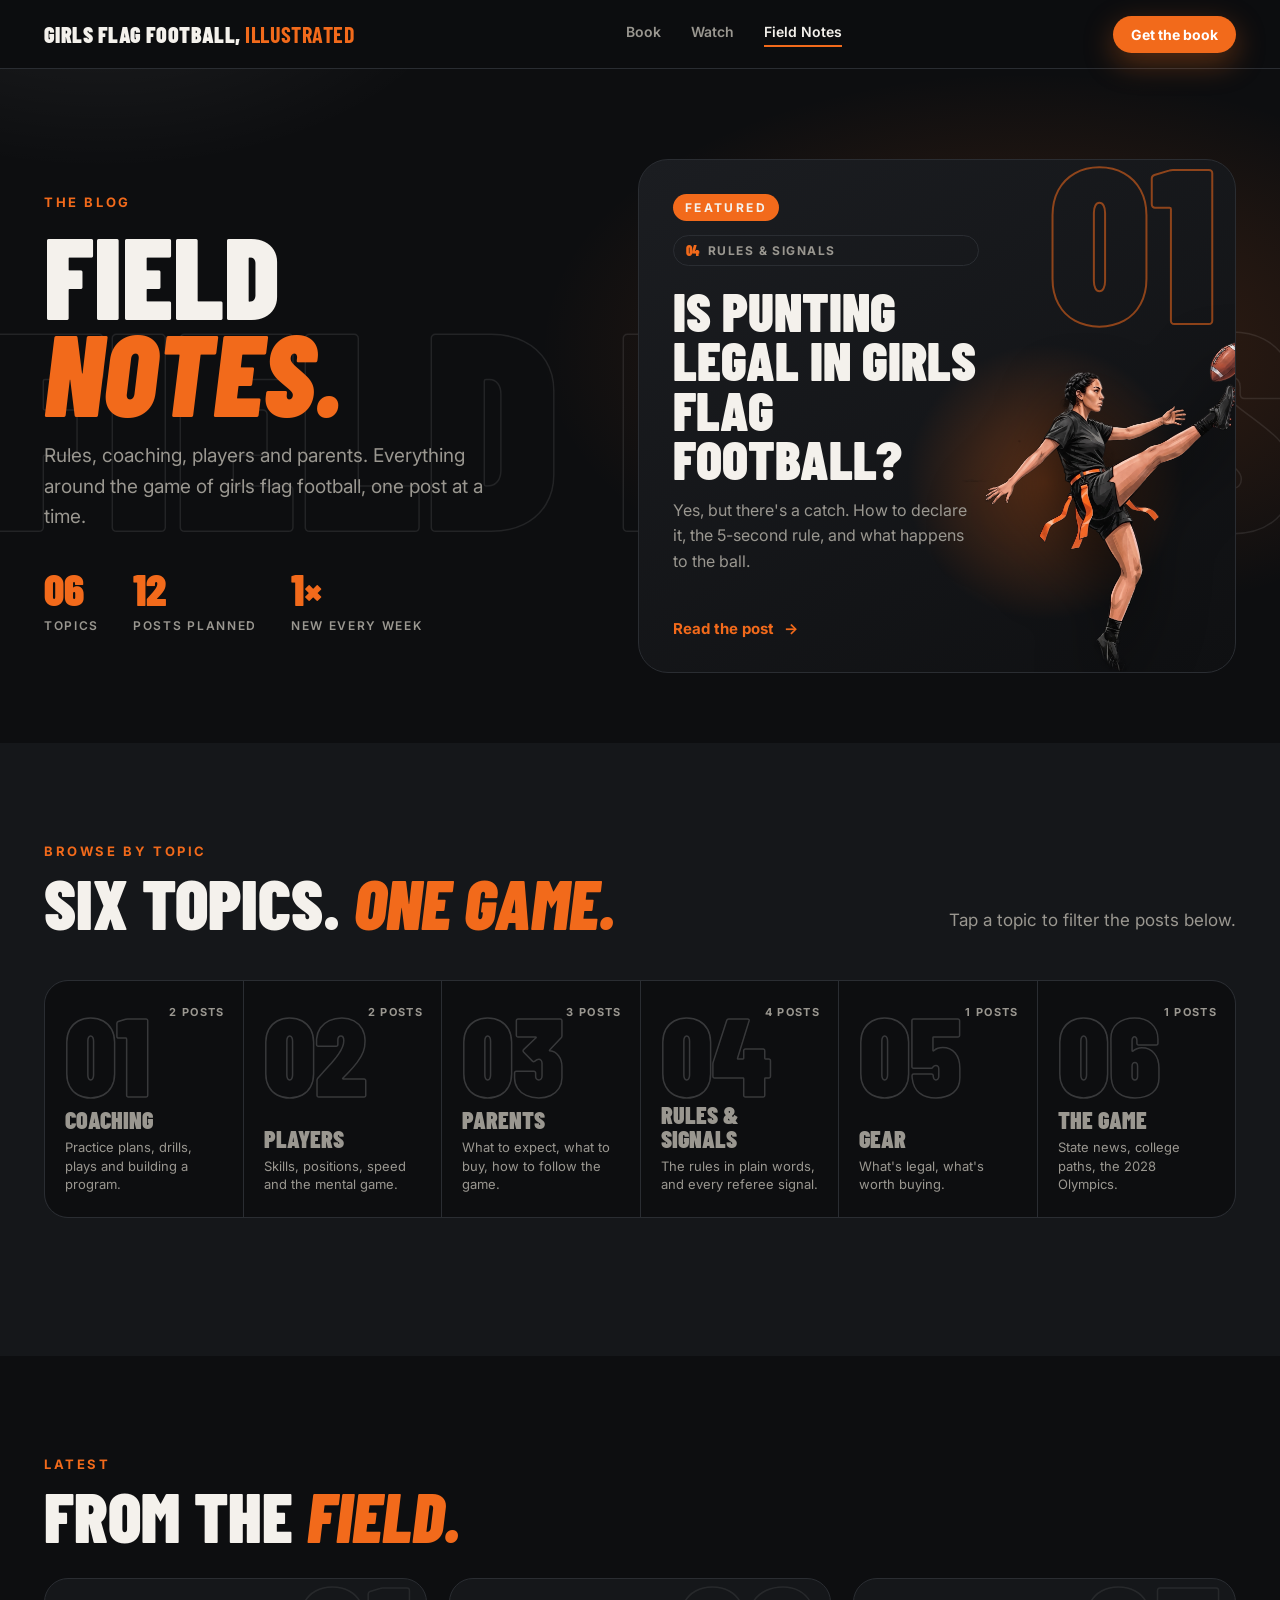
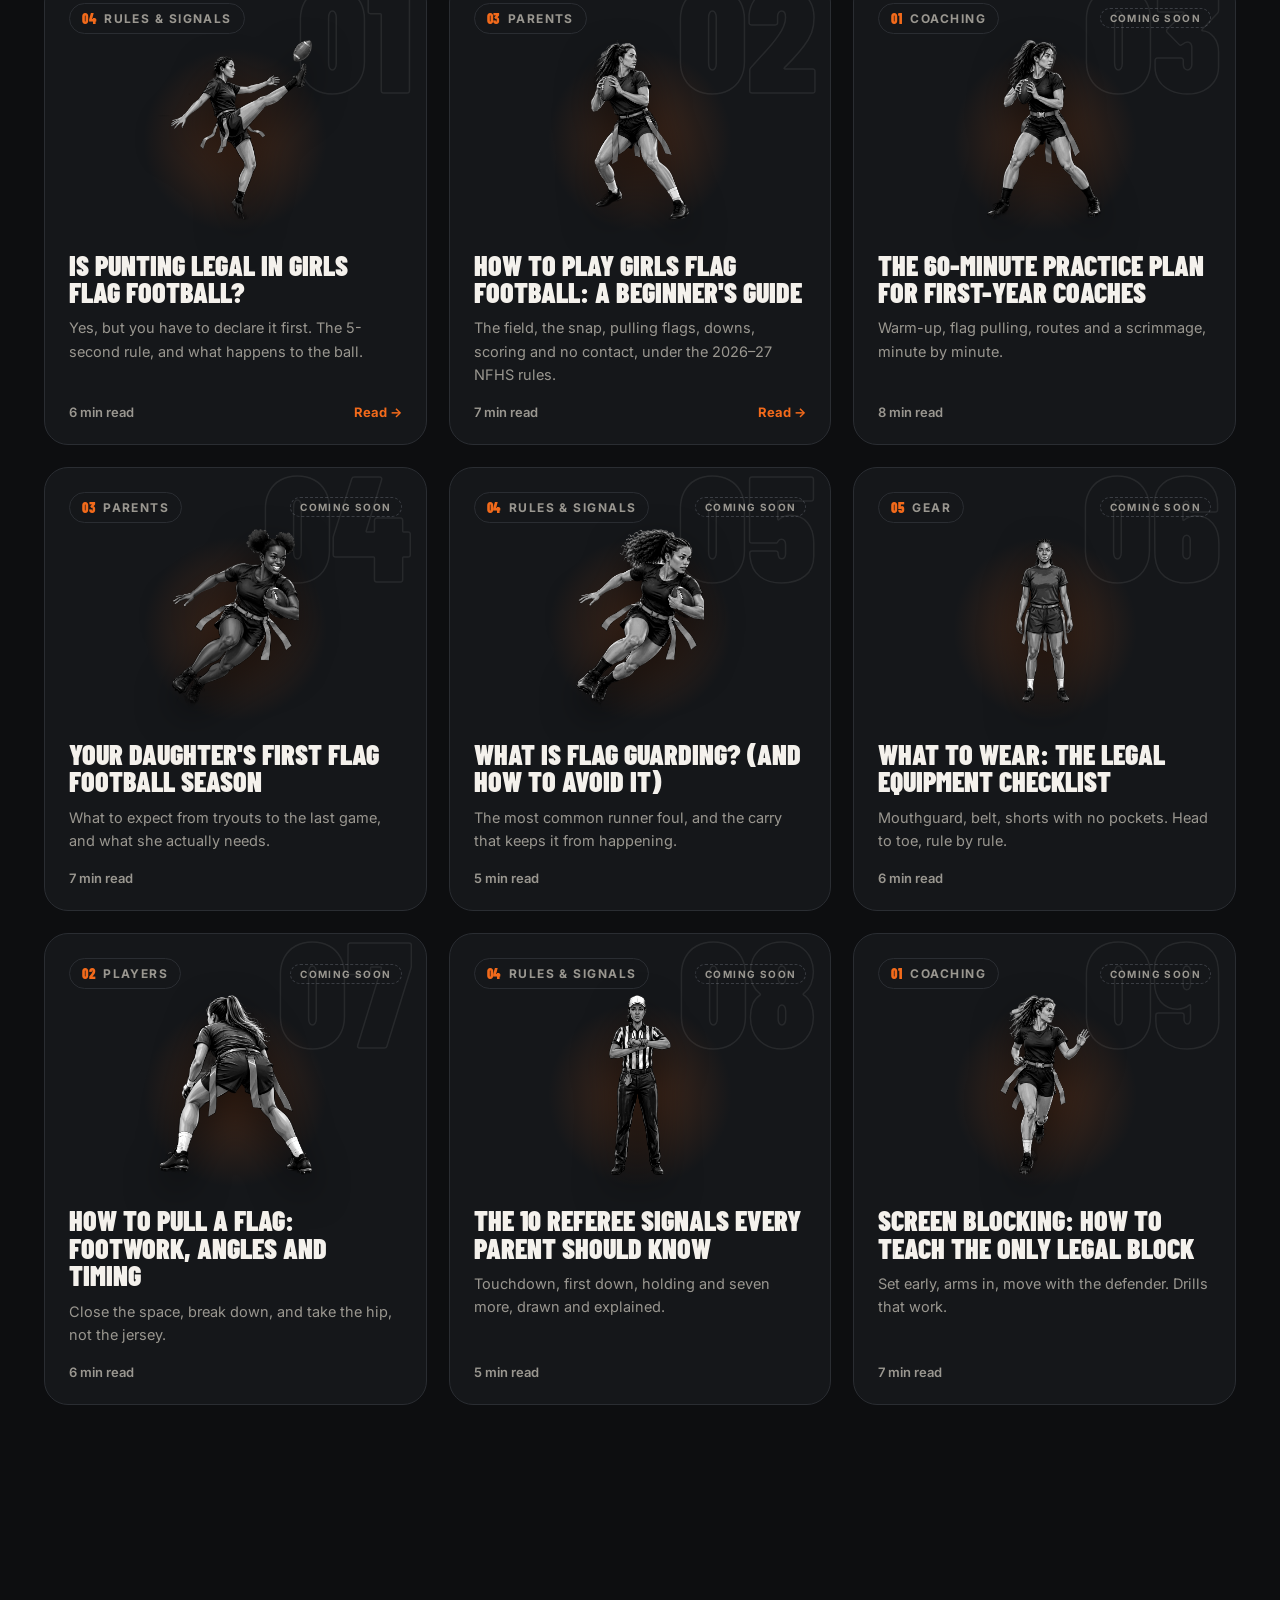
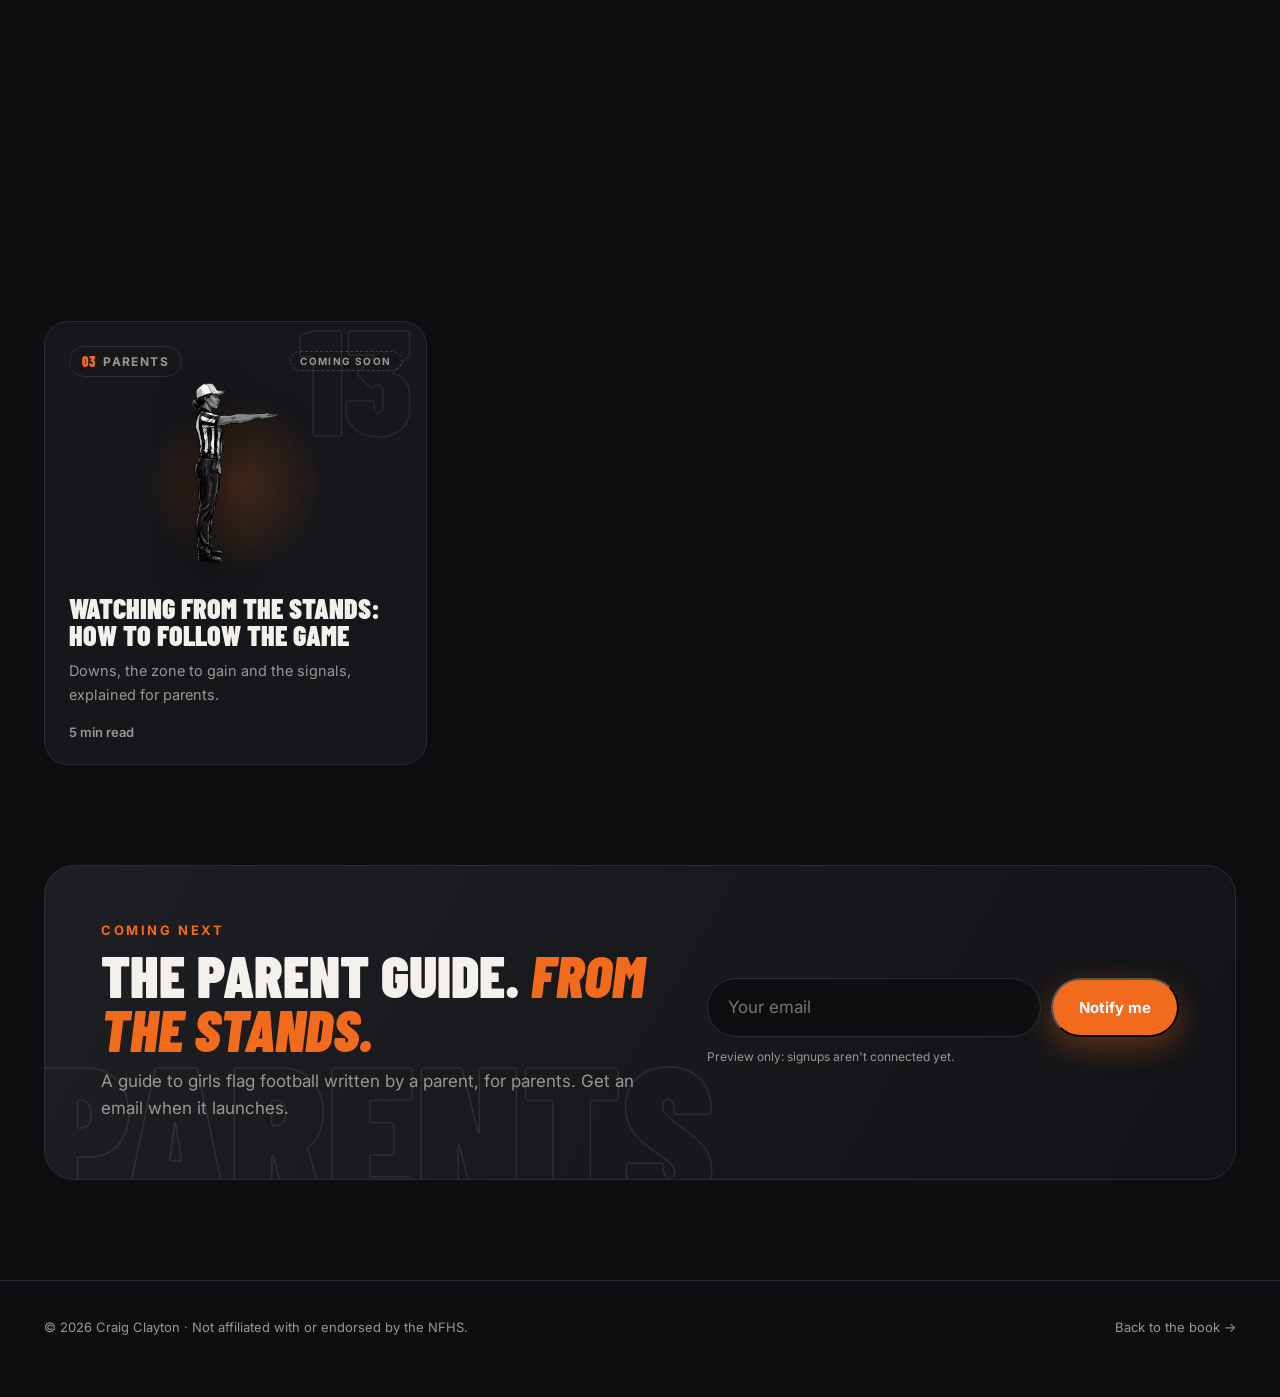
==== blog/index.html @ 2cd2b078 "Book site: Book page, Watch page and Field Notes blog Co-Authored-By: Claude Opus 5.5 <noreply@anthr" ====
<!doctype html>
<html lang="en">
<head>
<meta charset="utf-8">
<meta name="viewport" content="width=device-width, initial-scale=1">
<title>Field Notes · Girls Flag Football, Illustrated</title>
<meta name="description" content="Coaching, players, parents, rules and signals: field notes on high school girls flag football from the author of Girls Flag Football, Illustrated.">
<link rel="preconnect" href="https://fonts.googleapis.com"><link rel="preconnect" href="https://fonts.gstatic.com" crossorigin>
<link href="https://fonts.googleapis.com/css2?family=Barlow+Condensed:ital,wght@0,600;0,800;0,900;1,900&family=Instrument+Serif:ital@0;1&family=Inter:wght@400;500;600;700&display=swap" rel="stylesheet">
<link rel="stylesheet" href="../shared/site.css">
<style>
/* ---------- hero ---------- */
.bh { position: relative; overflow: hidden; padding: 90px 0 70px; }
.bh::before { content:""; position:absolute; inset: -30% -10% auto; height: 130%; background:
  radial-gradient(35% 35% at 15% 10%, rgba(255,255,255,.08), transparent 70%),
  radial-gradient(45% 45% at 75% 55%, rgba(242,106,27,.20), transparent 70%); pointer-events:none; }
.bh .ghost.huge { position:absolute; left: 50%; top: 52%; transform: translate(-50%,-50%); font-size: clamp(140px, 22vw, 340px); }
.bh-grid { position: relative; display:grid; grid-template-columns: 1fr 1.1fr; gap: 50px; align-items: center; }
.bh h1 { font: 900 clamp(62px, 9vw, 136px)/.84 "Barlow Condensed"; text-transform: uppercase; margin: 16px 0 22px; }
.bh h1 i { color: var(--orange); font-style: italic; }
.bh p { color: var(--muted); font-size: 19px; max-width: 470px; margin: 0; }
.stats { display:flex; gap: 34px; margin-top: 34px; }
.stats b { display:block; font: 900 44px/1 "Barlow Condensed"; color: var(--orange); }
.stats span { font: 600 12px Inter; letter-spacing: .14em; text-transform: uppercase; color: var(--muted); }

/* featured post */
.feat { position: relative; display:block; border: 1px solid var(--line); border-radius: 30px; overflow: hidden; background: linear-gradient(150deg, #1b1d21, #0f1012); min-height: 470px; padding: 34px; transition: border-color .3s, transform .4s; }
.feat:hover { border-color: rgba(242,106,27,.6); transform: translateY(-4px); }
.feat .num { position:absolute; right: 18px; top: -12px; font: 900 220px/.8 "Barlow Condensed"; color: transparent; -webkit-text-stroke: 2px rgba(242,106,27,.55); }
.feat img { position:absolute; right: -10px; bottom: 0; height: 330px; filter: drop-shadow(0 26px 30px rgba(0,0,0,.6)); transition: transform .5s; }
.feat:hover img { transform: translateY(-6px) scale(1.02); }
.feat .glow { position:absolute; right: 40px; bottom: 40px; width: 300px; height: 300px; border-radius: 50%; background: radial-gradient(rgba(242,106,27,.35), transparent 65%); }
.feat .txt { position: relative; max-width: 58%; display:flex; flex-direction: column; gap: 14px; height: 100%; }
.feat .lbl { font: 700 12px Inter; letter-spacing: .2em; text-transform: uppercase; color: var(--txt); background: var(--orange); align-self: flex-start; padding: 6px 12px; border-radius: 999px; }
.feat h2 { font: 900 clamp(38px, 4.2vw, 58px)/.92 "Barlow Condensed"; text-transform: uppercase; margin: 6px 0 0; }
.feat p { color: var(--muted); font-size: 16px; margin: 0; }
.feat .go { margin-top: auto; padding-top: 30px; font: 700 15px Inter; color: var(--orange); display:flex; align-items:center; gap: 10px; }

/* pillars */
section { padding: 100px 0; }
.sec-head { display:flex; justify-content: space-between; align-items: end; gap: 30px; flex-wrap: wrap; }
.sec-head h2 { font: 900 clamp(44px, 5.4vw, 80px)/.92 "Barlow Condensed"; text-transform: uppercase; margin: 12px 0 0; }
.sec-head h2 i { color: var(--orange); font-style: italic; }
.sec-head p { color: var(--muted); max-width: 420px; margin: 0; }
.pillars { display:grid; grid-template-columns: repeat(6, 1fr); gap: 1px; background: var(--line); border: 1px solid var(--line); border-radius: 24px; overflow: hidden; margin-top: 46px; }
.pil { all: unset; box-sizing: border-box; cursor: pointer; position: relative; background: var(--bg); padding: 22px 20px 24px; min-height: 230px; display:flex; flex-direction: column; justify-content: space-between; overflow: hidden; transition: background .3s; }
.pil:hover, .pil.on { background: var(--bg2); }
.pil:focus-visible { outline: 2px solid var(--orange); outline-offset: -2px; }
.pil .n { font: 900 112px/.78 "Barlow Condensed"; color: transparent; -webkit-text-stroke: 1.5px rgba(255,255,255,.18); transition: color .35s, -webkit-text-stroke-color .35s; }
.pil:hover .n, .pil.on .n { color: var(--orange); -webkit-text-stroke-color: var(--orange); }
.pil b { font: 900 24px/1 "Barlow Condensed"; text-transform: uppercase; display:block; }
.pil span { color: var(--muted); font-size: 13px; display:block; margin-top: 6px; line-height: 1.4; }
.pil .c { position:absolute; top: 18px; right: 18px; font: 700 11px Inter; letter-spacing: .12em; color: var(--muted); }
.filters-note { color: var(--muted); font-size: 14px; margin-top: 16px; min-height: 22px; }
.filters-note button { all: unset; cursor: pointer; color: var(--orange); font-weight: 600; margin-left: 8px; }

/* post grid */
.grid { display:grid; grid-template-columns: repeat(3, 1fr); gap: 22px; margin-top: 30px; }
.post { position: relative; display:flex; flex-direction: column; min-height: 400px; border: 1px solid var(--line); border-radius: 24px; background: var(--bg2); overflow: hidden; padding: 24px; transition: border-color .3s, transform .4s; }
.post:hover { border-color: rgba(242,106,27,.5); transform: translateY(-4px); }
.post .pn { position:absolute; right: 14px; top: -6px; font: 900 150px/.8 "Barlow Condensed"; color: transparent; -webkit-text-stroke: 1.5px rgba(255,255,255,.08); }
.post .art { position: relative; height: 180px; display:flex; align-items:flex-end; justify-content:center; margin: 6px 0 18px; }
.post .art::before { content:""; position:absolute; width: 200px; height: 200px; bottom: -20px; border-radius:50%; background: radial-gradient(rgba(242,106,27,.22), transparent 65%); }
.post .art img { position: relative; max-height: 100%; max-width: 70%; filter: grayscale(1) contrast(1.08) drop-shadow(0 16px 18px rgba(0,0,0,.55)); transition: filter .45s, transform .45s; }
.post:hover .art img { filter: grayscale(0) drop-shadow(0 16px 18px rgba(0,0,0,.55)); transform: translateY(-4px); }
.post .meta { display:flex; justify-content: space-between; align-items: center; gap: 10px; }
.post h3 { font: 900 28px/.98 "Barlow Condensed"; text-transform: uppercase; margin: 14px 0 10px; }
.post p { color: var(--muted); font-size: 14.5px; margin: 0; }
.post .foot { margin-top: auto; padding-top: 18px; display:flex; justify-content: space-between; font: 600 13px Inter; color: var(--muted); }
.post .foot b { color: var(--orange); }
.post.hide { display:none; }

/* parent guide strip */
.strip { position: relative; overflow: hidden; border: 1px solid var(--line); border-radius: 30px; padding: 56px; background: linear-gradient(120deg, #1d1f23, #121316); display:grid; grid-template-columns: 1.2fr 1fr; gap: 40px; align-items: center; }
.strip .ghost { position:absolute; left: -10px; bottom: -30px; font-size: 200px; }
.strip h2 { position: relative; font: 900 clamp(40px, 4.6vw, 64px)/.92 "Barlow Condensed"; text-transform: uppercase; margin: 10px 0 12px; }
.strip h2 i { color: var(--orange); font-style: italic; }
.strip p { position: relative; color: var(--muted); margin: 0; }
.strip form { position: relative; display:flex; gap: 10px; flex-wrap: wrap; }
.strip input { flex: 1 1 220px; padding: 15px 20px; border-radius: 999px; border: 1px solid var(--line); background: var(--bg); color: var(--txt); font: inherit; }
.strip small { position: relative; display:block; color: var(--muted); font-size: 12px; margin-top: 10px; }

@media (max-width: 980px) {
  .bh { padding: 50px 0 40px; }
  .bh-grid { grid-template-columns: 1fr; }
  .feat { min-height: 440px; padding: 26px; }
  .feat .txt { max-width: 100%; }
  .feat img { height: 230px; opacity: .9; }
  .feat .num { font-size: 160px; }
  .pillars { grid-template-columns: repeat(2, 1fr); }
  .pil { min-height: 170px; }
  .pil .n { font-size: 84px; }
  .grid { grid-template-columns: 1fr; }
  .strip { grid-template-columns: 1fr; padding: 34px 26px; }
  section { padding: 70px 0; }
}
</style>
</head>
<body>
<nav class="top"><div class="wrap"><a class="brand" href="../">Girls Flag Football, <b>Illustrated</b></a>
  <div class="nl"><a href="../">Book</a><a href="../watch/">Watch</a><a class="on" href="./">Field Notes</a></div>
  <a class="btn sm" href="../#buy">Get the book</a></div></nav>

<header class="bh">
  <div class="ghost huge">Field Notes</div>
  <div class="wrap bh-grid">
    <div class="reveal in">
      <div class="eyebrow">The blog</div>
      <h1>Field<br><i>Notes.</i></h1>
      <p>Rules, coaching, players and parents. Everything around the game of girls flag football, one post at a time.</p>
      <div class="stats"><div><b>06</b><span>Topics</span></div><div><b>12</b><span>Posts planned</span></div><div><b>1×</b><span>New every week</span></div></div>
    </div>
    <a class="feat reveal in" href="is-punting-legal-in-girls-flag-football/">
      <div class="glow"></div><div class="num">01</div>
      <img src="../assets/girl-kicker.png" alt="">
      <div class="txt">
        <span class="lbl">Featured</span>
        <span class="pill"><b>04</b> Rules &amp; Signals</span>
        <h2>Is punting legal in girls flag football?</h2>
        <p>Yes, but there's a catch. How to declare it, the 5-second rule, and what happens to the ball.</p>
        <span class="go">Read the post <span>→</span></span>
      </div>
    </a>
  </div>
</header>

<section style="background:var(--bg2)">
  <div class="wrap">
    <div class="sec-head reveal"><div><div class="eyebrow">Browse by topic</div><h2>Six topics. <i>One game.</i></h2></div><p>Tap a topic to filter the posts below.</p></div>
    <div class="pillars reveal" id="pillars"></div>
    <div class="filters-note" id="note"></div>
  </div>
</section>

<section id="posts">
  <div class="wrap">
    <div class="sec-head reveal"><div><div class="eyebrow">Latest</div><h2>From the <i>field.</i></h2></div></div>
    <div class="grid" id="grid"></div>
  </div>
</section>

<section style="padding-top:0">
  <div class="wrap">
    <div class="strip reveal">
      <div class="ghost">Parents</div>
      <div><div class="eyebrow">Coming next</div><h2>The parent guide. <i>From the stands.</i></h2><p>A guide to girls flag football written by a parent, for parents. Get an email when it launches.</p></div>
      <div><form onsubmit="event.preventDefault(); this.querySelector('button').textContent='You’re on the list ✓';"><input type="email" required placeholder="Your email" aria-label="Email"><button class="btn" type="submit">Notify me</button></form><small>Preview only: signups aren't connected yet.</small></div>
    </div>
  </div>
</section>

<footer class="site"><div class="wrap"><span>© 2026 Craig Clayton · Not affiliated with or endorsed by the NFHS.</span><a href="../">Back to the book →</a></div></footer>

<script>
const PILLARS = [
  { n: "01", k: "coaching", t: "Coaching", d: "Practice plans, drills, plays and building a program." },
  { n: "02", k: "players", t: "Players", d: "Skills, positions, speed and the mental game." },
  { n: "03", k: "parents", t: "Parents", d: "What to expect, what to buy, how to follow the game." },
  { n: "04", k: "rules", t: "Rules & Signals", d: "The rules in plain words, and every referee signal." },
  { n: "05", k: "gear", t: "Gear", d: "What's legal, what's worth buying." },
  { n: "06", k: "game", t: "The Game", d: "State news, college paths, the 2028 Olympics." },
];
const POSTS = [
  { p: "rules", t: "Is punting legal in girls flag football?", d: "Yes, but you have to declare it first. The 5-second rule, and what happens to the ball.", img: "girl-kicker.png", min: 6, url: "is-punting-legal-in-girls-flag-football/" },
  { p: "parents", t: "How to play girls flag football: a beginner's guide", d: "The field, the snap, pulling flags, downs, scoring and no contact, under the 2026–27 NFHS rules.", img: "girl-passer.png", min: 7, url: "how-to-play-girls-flag-football/" },
  { p: "coaching", t: "The 60-minute practice plan for first-year coaches", d: "Warm-up, flag pulling, routes and a scrimmage, minute by minute.", img: "girl-quarterback.png", min: 8 },
  { p: "parents", t: "Your daughter's first flag football season", d: "What to expect from tryouts to the last game, and what she actually needs.", img: "girl-scorer.png", min: 7 },
  { p: "rules", t: "What is flag guarding? (And how to avoid it)", d: "The most common runner foul, and the carry that keeps it from happening.", img: "girl-carrier.png", min: 5 },
  { p: "gear", t: "What to wear: the legal equipment checklist", d: "Mouthguard, belt, shorts with no pockets. Head to toe, rule by rule.", img: "player-legal.png", min: 6 },
  { p: "players", t: "How to pull a flag: footwork, angles and timing", d: "Close the space, break down, and take the hip, not the jersey.", img: "girl-defender.png", min: 6 },
  { p: "rules", t: "The 10 referee signals every parent should know", d: "Touchdown, first down, holding and seven more, drawn and explained.", img: "sig-33.png", min: 5 },
  { p: "coaching", t: "Screen blocking: how to teach the only legal block", d: "Set early, arms in, move with the defender. Drills that work.", img: "girl-runner.png", min: 7 },
  { p: "game", t: "Which states sanction girls flag football?", d: "The growing list, and what it means for your program.", img: "girl-passer.png", min: 4 },
  { p: "rules", t: "NFHS vs. other flag rules: what's different", d: "Kicking, blocking, the try and more. Know which rules your league uses.", img: "sig-07.png", min: 6 },
  { p: "players", t: "Quarterback basics: one pass, both feet behind the line", d: "Footwork, reads and the rules every passer has to know.", img: "girl-quarterback.png", min: 6 },
  { p: "parents", t: "Watching from the stands: how to follow the game", d: "Downs, the zone to gain and the signals, explained for parents.", img: "sig-08.png", min: 5 },
];
const pil = document.getElementById("pillars"), grid = document.getElementById("grid"), note = document.getElementById("note");
pil.innerHTML = PILLARS.map((x) => `<button class="pil" data-k="${x.k}"><span class="c">${POSTS.filter((p) => p.p === x.k).length} POSTS</span><span class="n">${x.n}</span><span><b>${x.t}</b><span>${x.d}</span></span></button>`).join("");
grid.innerHTML = POSTS.map((p, i) => {
  const P = PILLARS.find((x) => x.k === p.p), num = String(i + 1).padStart(2, "0");
  const tag = p.url ? "a" : "div";
  return `<${tag} class="post reveal" data-k="${p.p}" ${p.url ? `href="${p.url}"` : 'aria-disabled="true"'}>
    <span class="pn">${num}</span>
    <div class="meta"><span class="pill"><b>${P.n}</b> ${P.t}</span>${p.url ? "" : '<span class="soon">Coming soon</span>'}</div>
    <div class="art"><img src="../assets/${p.img}" alt=""></div>
    <h3>${p.t}</h3><p>${p.d}</p>
    <div class="foot"><span>${p.min} min read</span>${p.url ? "<b>Read →</b>" : ""}</div></${tag}>`;
}).join("");
let active = null;
const apply = () => {
  pil.querySelectorAll(".pil").forEach((b) => b.classList.toggle("on", b.dataset.k === active));
  grid.querySelectorAll(".post").forEach((c) => c.classList.toggle("hide", !!active && c.dataset.k !== active));
  const P = PILLARS.find((x) => x.k === active);
  note.innerHTML = P ? `Showing <b style="color:var(--txt)">${P.t}</b><button type="button" id="clear">Show all</button>` : "";
  const c = document.getElementById("clear"); if (c) c.onclick = () => { active = null; apply(); };
};
pil.querySelectorAll(".pil").forEach((b) => b.onclick = () => { active = active === b.dataset.k ? null : b.dataset.k; apply(); document.getElementById("posts").scrollIntoView({ behavior: "smooth" }); });
</script>
<script src="../shared/book3d.js"></script>
</body>
</html>
---- shared/site.css ----
/* Shared Night Game styles for blog pages */
:root { --bg:#0d0e10; --bg2:#15171a; --bg3:#1c1f23; --line:#2a2d32; --txt:#f4f1ec; --muted:#9a9790; --orange:#f26a1b; }
* { box-sizing: border-box; }
html { scroll-behavior: smooth; overflow-x: hidden; overflow-x: clip; }
body { margin:0; background: var(--bg); color: var(--txt); font: 400 17px/1.6 Inter, system-ui, sans-serif; overflow-x: hidden; overflow-x: clip; }
a { color: inherit; text-decoration: none; }
button { font: inherit; color: inherit; }
.wrap { max-width: 1240px; margin: 0 auto; padding: 0 24px; }
nav.top { position: sticky; top: 0; z-index: 20; backdrop-filter: blur(14px); -webkit-backdrop-filter: blur(14px); background: rgba(13,14,16,.72); border-bottom: 1px solid var(--line); }
nav.top .wrap { display:flex; align-items:center; justify-content:space-between; height: 68px; gap: 16px; }
.brand { font: 900 22px "Barlow Condensed"; letter-spacing: .02em; text-transform: uppercase; }
.brand b { color: var(--orange); }
.nl { display:flex; gap: 30px; font-size: 14px; font-weight: 600; color: var(--muted); }
.nl a:hover, .nl a.on { color: var(--txt); }
.nl a.on { box-shadow: inset 0 -2px 0 var(--orange); padding-bottom: 4px; }
.btn { display:inline-flex; align-items:center; gap: 10px; padding: 15px 26px; border-radius: 999px; background: var(--orange); color: #fff; font: 700 15px Inter; transition: transform .2s, box-shadow .2s; box-shadow: 0 10px 30px rgba(242,106,27,.35); white-space: nowrap; }
.btn:hover { transform: translateY(-2px); box-shadow: 0 16px 40px rgba(242,106,27,.5); }
.btn.line { background: transparent; border: 1px solid #3a3d43; box-shadow: none; }
.btn.sm { padding: 10px 18px; font-size: 14px; }
.eyebrow { font: 700 13px Inter; letter-spacing: .2em; text-transform: uppercase; color: var(--orange); }
.ghost { font-family: "Barlow Condensed", Impact, sans-serif; font-weight: 900; text-transform: uppercase; color: transparent; -webkit-text-stroke: 1.5px rgba(255,255,255,.09); line-height: .8; white-space: nowrap; pointer-events: none; user-select: none; }
.pill { display:inline-flex; align-items:center; gap: 8px; font: 700 12px Inter; letter-spacing: .12em; text-transform: uppercase; border: 1px solid var(--line); border-radius: 999px; padding: 6px 12px; color: var(--muted); }
.pill b { color: var(--orange); font: 900 14px "Barlow Condensed"; letter-spacing: .04em; }
.soon { font: 700 10px Inter; letter-spacing: .14em; text-transform: uppercase; color: var(--muted); border: 1px dashed #3a3d43; border-radius: 999px; padding: 3px 9px; }
footer.site { border-top: 1px solid var(--line); padding: 36px 0 60px; color: var(--muted); font-size: 13px; }
footer.site .wrap { display:flex; justify-content: space-between; gap: 20px; flex-wrap: wrap; }
.reveal { opacity: 0; transform: translateY(30px); transition: opacity .9s, transform .9s; }
.reveal.in { opacity: 1; transform: none; }
@media (max-width: 980px) {
  nav.top .wrap { flex-wrap: wrap; height: auto; padding-top: 12px; row-gap: 6px; }
  .nl { order: 3; width: 100%; gap: 26px; }
  .nl a { padding: 4px 0 10px; }
  .nl a.on { padding-bottom: 10px; }
  .brand { font-size: 16px; line-height: 1.05; max-width: 190px; }
  nav.top .btn.sm { padding: 9px 14px; font-size: 13px; }
}
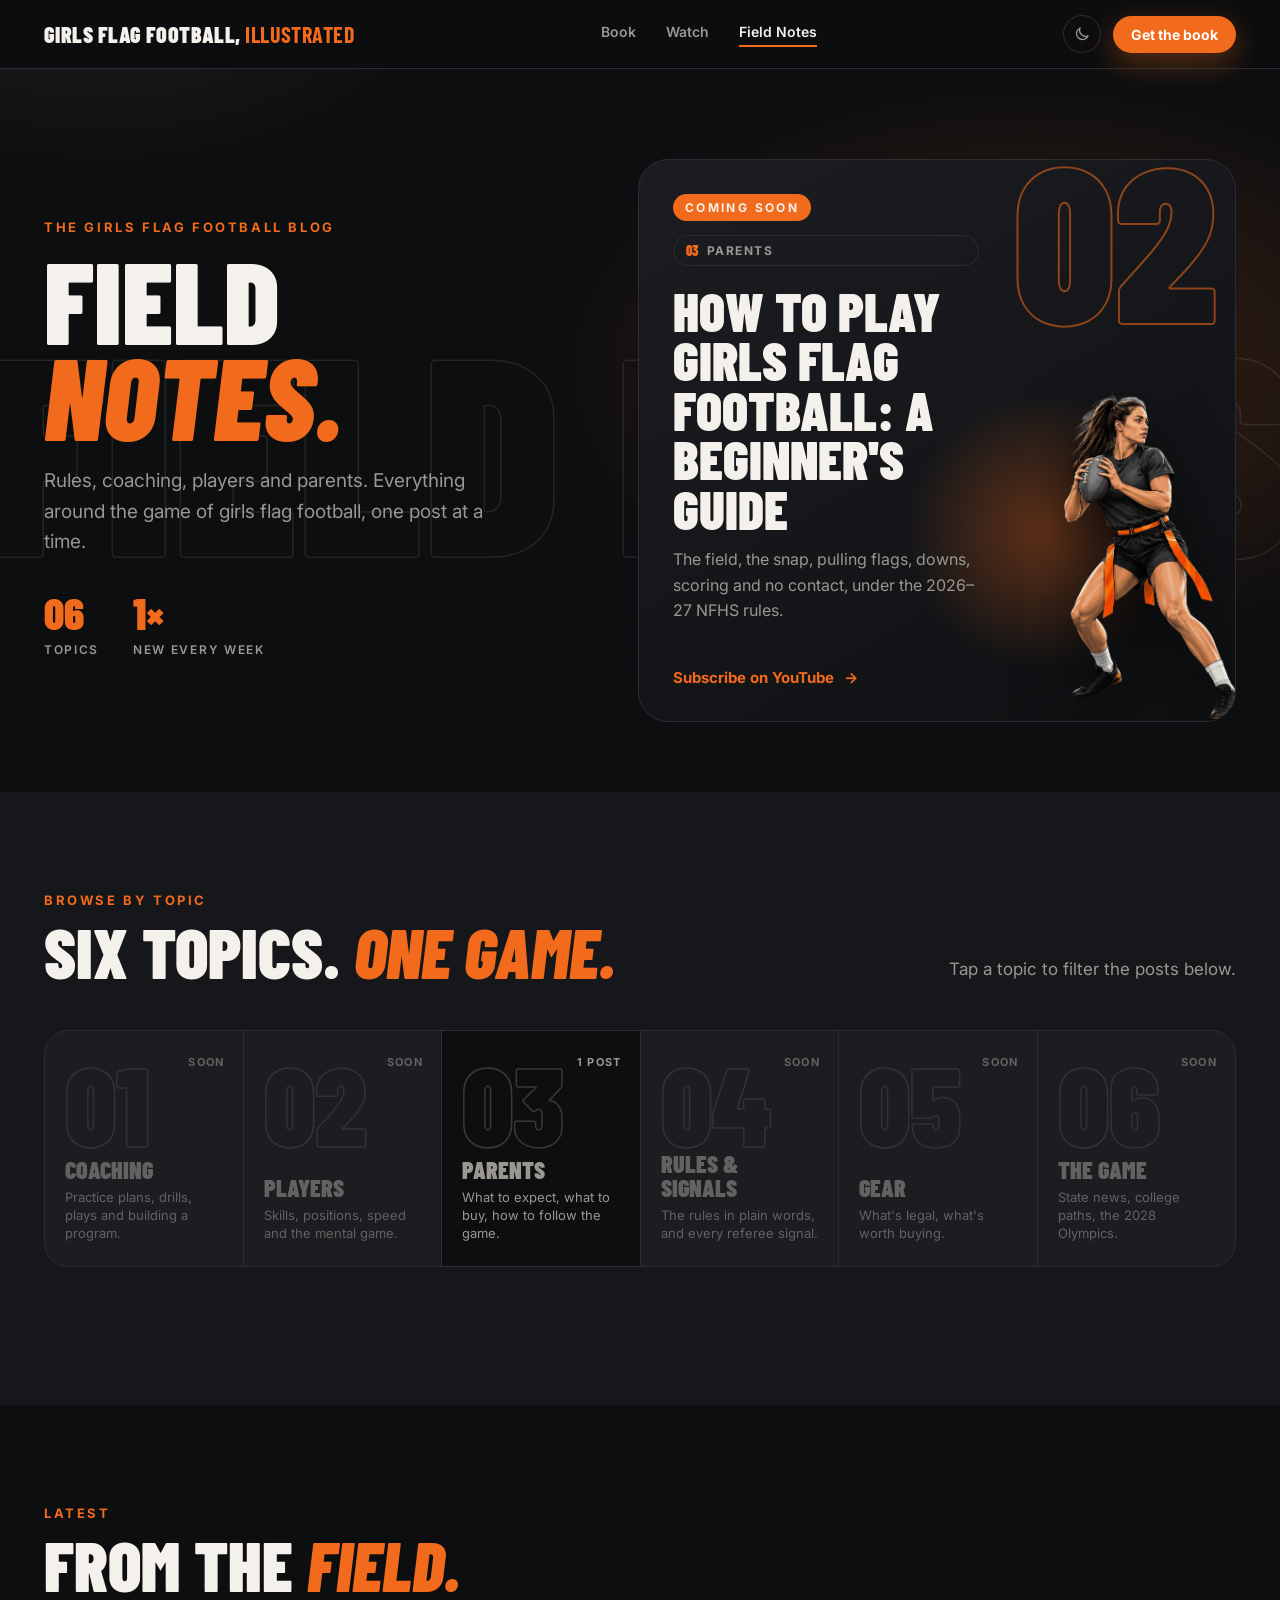
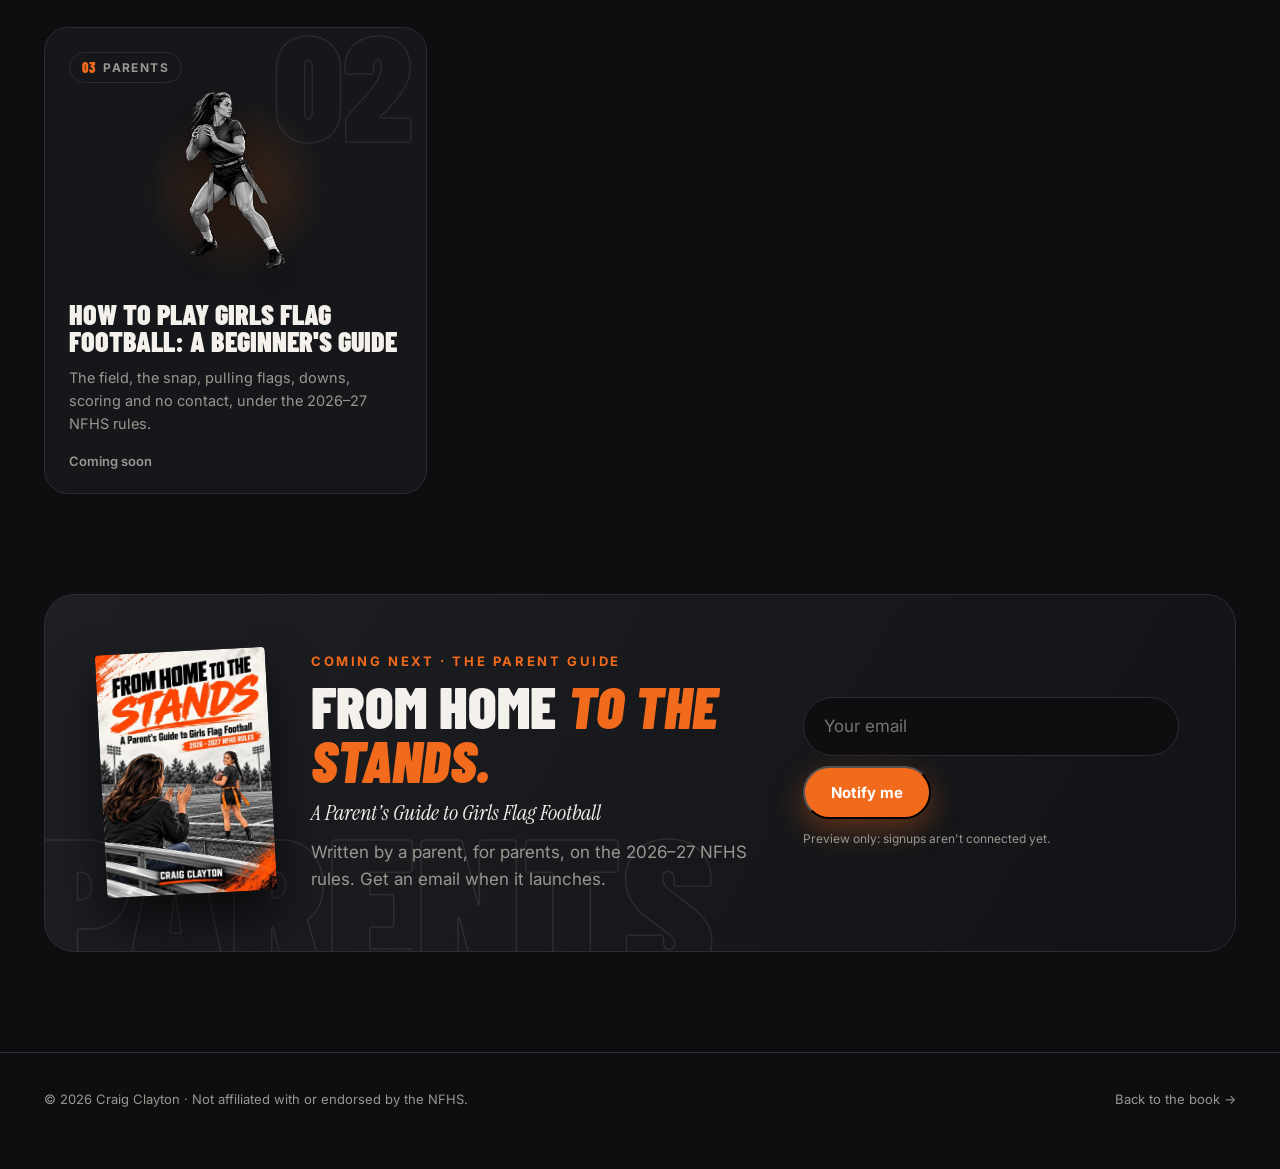
==== commit c22f66e0: "Light/dark switch, blog post view, SEO, alt text; hold posts until video 01 Co-Authored-By: Claude O" ====
--- a/blog/index.html
+++ b/blog/index.html
@@ -3,11 +3,28 @@
 <head>
 <meta charset="utf-8">
 <meta name="viewport" content="width=device-width, initial-scale=1">
-<title>Field Notes · Girls Flag Football, Illustrated</title>
-<meta name="description" content="Coaching, players, parents, rules and signals: field notes on high school girls flag football from the author of Girls Flag Football, Illustrated.">
+<link rel="icon" href="../assets/favicon.svg" type="image/svg+xml">
+<title>Girls Flag Football Blog: Rules, Coaching and Parents</title>
+<meta name="description" content="Girls flag football rules, coaching, players and parents, explained under the 2026–27 NFHS high school rules by the author of Girls Flag Football, Illustrated.">
+<link rel="canonical" href="https://flagfootballillustrated.com/blog/">
+<meta property="og:type" content="website">
+<meta property="og:site_name" content="Girls Flag Football, Illustrated">
+<meta property="og:title" content="Field Notes: The Girls Flag Football Blog">
+<meta property="og:description" content="Girls flag football rules, coaching, players and parents, explained under the 2026–27 NFHS high school rules by the author of Girls Flag Football, Illustrated.">
+<meta property="og:url" content="https://flagfootballillustrated.com/blog/">
+<meta property="og:image" content="https://flagfootballillustrated.com/assets/cover-front.jpg">
+<meta name="twitter:card" content="summary_large_image">
+<meta name="twitter:title" content="Field Notes: The Girls Flag Football Blog">
+<meta name="twitter:description" content="Girls flag football rules, coaching, players and parents, explained under the 2026–27 NFHS high school rules by the author of Girls Flag Football, Illustrated.">
+<meta name="twitter:image" content="https://flagfootballillustrated.com/assets/cover-front.jpg">
+<script type="application/ld+json">
+{"@context": "https://schema.org", "@graph": [{"@type": "Blog", "name": "Field Notes", "description": "Girls flag football rules, coaching, players and parents, explained under the 2026–27 NFHS high school rules by the author of Girls Flag Football, Illustrated.", "url": "https://flagfootballillustrated.com/blog/", "inLanguage": "en-US", "author": {"@type": "Person", "name": "Craig Clayton", "url": "https://flagfootballillustrated.com/", "sameAs": ["https://www.youtube.com/@GirlsFlagFootballIllustrated"]}, "mentions": {"@type": "Book", "name": "Girls Flag Football, Illustrated", "isbn": "9798162802600", "author": {"@type": "Person", "name": "Craig Clayton"}, "url": "https://flagfootballillustrated.com/"}}, {"@type": "BreadcrumbList", "itemListElement": [{"@type": "ListItem", "position": 1, "name": "Home", "item": "https://flagfootballillustrated.com/"}, {"@type": "ListItem", "position": 2, "name": "Field Notes", "item": "https://flagfootballillustrated.com/blog/"}]}]}
+</script>
 <link rel="preconnect" href="https://fonts.googleapis.com"><link rel="preconnect" href="https://fonts.gstatic.com" crossorigin>
 <link href="https://fonts.googleapis.com/css2?family=Barlow+Condensed:ital,wght@0,600;0,800;0,900;1,900&family=Instrument+Serif:ital@0;1&family=Inter:wght@400;500;600;700&display=swap" rel="stylesheet">
 <link rel="stylesheet" href="../shared/site.css">
+<link rel="stylesheet" href="../shared/theme.css">
+<script src="../shared/site.js"></script>
 <style>
 /* ---------- hero ---------- */
 .bh { position: relative; overflow: hidden; padding: 90px 0 70px; }
@@ -51,6 +68,9 @@
 .pil b { font: 900 24px/1 "Barlow Condensed"; text-transform: uppercase; display:block; }
 .pil span { color: var(--muted); font-size: 13px; display:block; margin-top: 6px; line-height: 1.4; }
 .pil .c { position:absolute; top: 18px; right: 18px; font: 700 11px Inter; letter-spacing: .12em; color: var(--muted); }
+.pil:disabled { cursor: default; opacity: .5; }
+.pil:disabled:hover { background: var(--bg); }
+.pil:disabled:hover .n { color: transparent; -webkit-text-stroke-color: rgba(255,255,255,.18); }
 .filters-note { color: var(--muted); font-size: 14px; margin-top: 16px; min-height: 22px; }
 .filters-note button { all: unset; cursor: pointer; color: var(--orange); font-weight: 600; margin-left: 8px; }
 
@@ -71,13 +91,15 @@
 .post.hide { display:none; }
 
 /* parent guide strip */
-.strip { position: relative; overflow: hidden; border: 1px solid var(--line); border-radius: 30px; padding: 56px; background: linear-gradient(120deg, #1d1f23, #121316); display:grid; grid-template-columns: 1.2fr 1fr; gap: 40px; align-items: center; }
+.strip { position: relative; overflow: hidden; border: 1px solid var(--line); border-radius: 30px; padding: 56px; background: linear-gradient(120deg, #1d1f23, #121316); display:grid; grid-template-columns: 170px 1.2fr 1fr; gap: 40px; align-items: center; }
 .strip .ghost { position:absolute; left: -10px; bottom: -30px; font-size: 200px; }
 .strip h2 { position: relative; font: 900 clamp(40px, 4.6vw, 64px)/.92 "Barlow Condensed"; text-transform: uppercase; margin: 10px 0 12px; }
 .strip h2 i { color: var(--orange); font-style: italic; }
 .strip p { position: relative; color: var(--muted); margin: 0; }
 .strip form { position: relative; display:flex; gap: 10px; flex-wrap: wrap; }
 .strip input { flex: 1 1 220px; padding: 15px 20px; border-radius: 999px; border: 1px solid var(--line); background: var(--bg); color: var(--txt); font: inherit; }
+.strip .pg-cover { position: relative; width: 170px; border-radius: 4px; transform: rotate(-3deg); box-shadow: 0 28px 50px rgba(0,0,0,.6); }
+.strip .pg-sub { position: relative; font: italic 22px/1.25 "Instrument Serif", serif; margin: 0 0 12px; }
 .strip small { position: relative; display:block; color: var(--muted); font-size: 12px; margin-top: 10px; }
 
 @media (max-width: 980px) {
@@ -92,6 +114,7 @@
   .pil .n { font-size: 84px; }
   .grid { grid-template-columns: 1fr; }
   .strip { grid-template-columns: 1fr; padding: 34px 26px; }
+  .strip .pg-cover { width: 140px; }
   section { padding: 70px 0; }
 }
 </style>
@@ -105,19 +128,19 @@
   <div class="ghost huge">Field Notes</div>
   <div class="wrap bh-grid">
     <div class="reveal in">
-      <div class="eyebrow">The blog</div>
+      <div class="eyebrow">The girls flag football blog</div>
       <h1>Field<br><i>Notes.</i></h1>
       <p>Rules, coaching, players and parents. Everything around the game of girls flag football, one post at a time.</p>
-      <div class="stats"><div><b>06</b><span>Topics</span></div><div><b>12</b><span>Posts planned</span></div><div><b>1×</b><span>New every week</span></div></div>
+      <div class="stats"><div><b>06</b><span>Topics</span></div><div><b id="nposts">02</b><span>Posts</span></div><div><b>1×</b><span>New every week</span></div></div>
     </div>
-    <a class="feat reveal in" href="is-punting-legal-in-girls-flag-football/">
-      <div class="glow"></div><div class="num">01</div>
-      <img src="../assets/girl-kicker.png" alt="">
+    <a class="feat reveal in" href="how-to-play-girls-flag-football/">
+      <div class="glow"></div><div class="num">02</div>
+      <img src="../assets/girl-passer.png" alt="A girls flag football quarterback holding the ball, ready to pass">
       <div class="txt">
         <span class="lbl">Featured</span>
-        <span class="pill"><b>04</b> Rules &amp; Signals</span>
-        <h2>Is punting legal in girls flag football?</h2>
-        <p>Yes, but there's a catch. How to declare it, the 5-second rule, and what happens to the ball.</p>
+        <span class="pill"><b>03</b> Parents</span>
+        <h2>How to play girls flag football: a beginner's guide</h2>
+        <p>The field, the snap, pulling flags, downs, scoring and no contact, under the 2026–27 NFHS rules.</p>
         <span class="go">Read the post <span>→</span></span>
       </div>
     </a>
@@ -135,7 +158,7 @@
 <section id="posts">
   <div class="wrap">
     <div class="sec-head reveal"><div><div class="eyebrow">Latest</div><h2>From the <i>field.</i></h2></div></div>
-    <div class="grid" id="grid"></div>
+    <div class="grid" id="grid"><!-- cards come from blog/posts.json and posts.local.json --></div>
   </div>
 </section>
 
@@ -143,7 +166,8 @@
   <div class="wrap">
     <div class="strip reveal">
       <div class="ghost">Parents</div>
-      <div><div class="eyebrow">Coming next</div><h2>The parent guide. <i>From the stands.</i></h2><p>A guide to girls flag football written by a parent, for parents. Get an email when it launches.</p></div>
+      <img class="pg-cover" src="../assets/parent-guide-cover.jpg" alt="From Home to the Stands: A Parent's Guide to Girls Flag Football, by Craig Clayton. Cover.">
+      <div><div class="eyebrow">Coming next · The parent guide</div><h2>From Home <i>to the Stands.</i></h2><div class="pg-sub">A Parent's Guide to Girls Flag Football</div><p>Written by a parent, for parents, on the 2026–27 NFHS rules. Get an email when it launches.</p></div>
       <div><form onsubmit="event.preventDefault(); this.querySelector('button').textContent='You’re on the list ✓';"><input type="email" required placeholder="Your email" aria-label="Email"><button class="btn" type="submit">Notify me</button></form><small>Preview only: signups aren't connected yet.</small></div>
     </div>
   </div>
@@ -160,33 +184,29 @@
   { n: "05", k: "gear", t: "Gear", d: "What's legal, what's worth buying." },
   { n: "06", k: "game", t: "The Game", d: "State news, college paths, the 2028 Olympics." },
 ];
-const POSTS = [
-  { p: "rules", t: "Is punting legal in girls flag football?", d: "Yes, but you have to declare it first. The 5-second rule, and what happens to the ball.", img: "girl-kicker.png", min: 6, url: "is-punting-legal-in-girls-flag-football/" },
-  { p: "parents", t: "How to play girls flag football: a beginner's guide", d: "The field, the snap, pulling flags, downs, scoring and no contact, under the 2026–27 NFHS rules.", img: "girl-passer.png", min: 7, url: "how-to-play-girls-flag-football/" },
-  { p: "coaching", t: "The 60-minute practice plan for first-year coaches", d: "Warm-up, flag pulling, routes and a scrimmage, minute by minute.", img: "girl-quarterback.png", min: 8 },
-  { p: "parents", t: "Your daughter's first flag football season", d: "What to expect from tryouts to the last game, and what she actually needs.", img: "girl-scorer.png", min: 7 },
-  { p: "rules", t: "What is flag guarding? (And how to avoid it)", d: "The most common runner foul, and the carry that keeps it from happening.", img: "girl-carrier.png", min: 5 },
-  { p: "gear", t: "What to wear: the legal equipment checklist", d: "Mouthguard, belt, shorts with no pockets. Head to toe, rule by rule.", img: "player-legal.png", min: 6 },
-  { p: "players", t: "How to pull a flag: footwork, angles and timing", d: "Close the space, break down, and take the hip, not the jersey.", img: "girl-defender.png", min: 6 },
-  { p: "rules", t: "The 10 referee signals every parent should know", d: "Touchdown, first down, holding and seven more, drawn and explained.", img: "sig-33.png", min: 5 },
-  { p: "coaching", t: "Screen blocking: how to teach the only legal block", d: "Set early, arms in, move with the defender. Drills that work.", img: "girl-runner.png", min: 7 },
-  { p: "game", t: "Which states sanction girls flag football?", d: "The growing list, and what it means for your program.", img: "girl-passer.png", min: 4 },
-  { p: "rules", t: "NFHS vs. other flag rules: what's different", d: "Kicking, blocking, the try and more. Know which rules your league uses.", img: "sig-07.png", min: 6 },
-  { p: "players", t: "Quarterback basics: one pass, both feet behind the line", d: "Footwork, reads and the rules every passer has to know.", img: "girl-quarterback.png", min: 6 },
-  { p: "parents", t: "Watching from the stands: how to follow the game", d: "Downs, the zone to gain and the signals, explained for parents.", img: "sig-08.png", min: 5 },
-];
 const pil = document.getElementById("pillars"), grid = document.getElementById("grid"), note = document.getElementById("note");
-pil.innerHTML = PILLARS.map((x) => `<button class="pil" data-k="${x.k}"><span class="c">${POSTS.filter((p) => p.p === x.k).length} POSTS</span><span class="n">${x.n}</span><span><b>${x.t}</b><span>${x.d}</span></span></button>`).join("");
-grid.innerHTML = POSTS.map((p, i) => {
-  const P = PILLARS.find((x) => x.k === p.p), num = String(i + 1).padStart(2, "0");
-  const tag = p.url ? "a" : "div";
-  return `<${tag} class="post reveal" data-k="${p.p}" ${p.url ? `href="${p.url}"` : 'aria-disabled="true"'}>
-    <span class="pn">${num}</span>
-    <div class="meta"><span class="pill"><b>${P.n}</b> ${P.t}</span>${p.url ? "" : '<span class="soon">Coming soon</span>'}</div>
-    <div class="art"><img src="../assets/${p.img}" alt=""></div>
-    <h3>${p.t}</h3><p>${p.d}</p>
-    <div class="foot"><span>${p.min} min read</span>${p.url ? "<b>Read →</b>" : ""}</div></${tag}>`;
-}).join("");
+postsReady.then((posts) => {
+grid.innerHTML = posts.map((p) => p.soon ? `<div class="post" data-k="${p.pillar.k}">
+  <span class="pn">${p.n}</span>
+  <div class="meta"><span class="pill"><b>${p.pillar.n}</b> ${p.pillar.name}</span></div>
+  <div class="art"><img src="../assets/${p.img}" alt="${p.alt}"></div>
+  <h3>${p.title}</h3><p>${p.desc}</p>
+  <div class="foot"><span>Coming soon</span></div></div>` : `<a class="post" data-k="${p.pillar.k}" href="${p.slug}/">
+  <span class="pn">${p.n}</span>
+  <div class="meta"><span class="pill"><b>${p.pillar.n}</b> ${p.pillar.name}</span></div>
+  <div class="art"><img src="../assets/${p.img}" alt="${p.alt}"></div>
+  <h3>${p.title}</h3><p>${p.desc}</p>
+  <div class="foot"><span>${p.read} min read</span><b>Read →</b></div></a>`).join("");
+const live = posts.filter((p) => !p.soon).length, np = document.getElementById("nposts");
+if (live) np.textContent = String(live).padStart(2, "0"); else np.parentNode.remove();
+// the featured card links to the post once it's live; until then it points at the channel
+const feat = document.querySelector(".feat");
+if (!postIsLive(posts, "how-to-play-girls-flag-football")) {
+  feat.href = "https://www.youtube.com/@GirlsFlagFootballIllustrated"; feat.target = "_blank"; feat.rel = "noopener";
+  feat.querySelector(".lbl").textContent = "Coming soon";
+  feat.querySelector(".go").innerHTML = "Subscribe on YouTube <span>→</span>";
+}
+pil.innerHTML = PILLARS.map((x) => { const c = grid.querySelectorAll(`.post[data-k="${x.k}"]`).length; return `<button class="pil" data-k="${x.k}"${c ? "" : " disabled"}><span class="c">${c ? `${c} POST${c > 1 ? "S" : ""}` : "SOON"}</span><span class="n">${x.n}</span><span><b>${x.t}</b><span>${x.d}</span></span></button>`; }).join("");
 let active = null;
 const apply = () => {
   pil.querySelectorAll(".pil").forEach((b) => b.classList.toggle("on", b.dataset.k === active));
@@ -196,6 +216,7 @@
   const c = document.getElementById("clear"); if (c) c.onclick = () => { active = null; apply(); };
 };
 pil.querySelectorAll(".pil").forEach((b) => b.onclick = () => { active = active === b.dataset.k ? null : b.dataset.k; apply(); document.getElementById("posts").scrollIntoView({ behavior: "smooth" }); });
+});
 </script>
 <script src="../shared/book3d.js"></script>
 </body>
--- a/shared/theme.css
+++ b/shared/theme.css
@@ -0,0 +1,51 @@
+/* Light (cream) mode for every page. Dark is the default; reader/site.js sets html[data-theme="light"].
+   The pages use CSS variables for most colors, so this file swaps those and then fixes the few
+   hardcoded dark colors (nav glass, outlined ghost numbers, dark card gradients). */
+
+html[data-theme="light"] { --bg:#f6f0e4; --bg2:#eee6d6; --bg3:#e5dbc8; --line:#d9ccb5; --txt:#1c1a16; --muted:#6c6457; color-scheme: light; }
+
+/* theme switch in the nav */
+.tbtn { flex: none; width: 38px; height: 38px; border-radius: 50%; border: 1px solid var(--line); background: transparent; color: var(--muted); display:grid; place-items:center; cursor: pointer; padding: 0; transition: color .2s, border-color .2s; }
+.tbtn:hover { color: var(--txt); border-color: var(--muted); }
+.tbtn svg { width: 18px; height: 18px; }
+.tbtn .sun, html[data-theme="light"] .tbtn .moon { display: none; }
+html[data-theme="light"] .tbtn .sun { display: block; }
+.nav-end { display:flex; align-items:center; gap: 12px; }
+@media (max-width: 980px) {
+  .nav-end { gap: 8px; }
+  .tbtn { width: 34px; height: 34px; }
+  nav .brand { max-width: 150px; font-size: 15px; }
+}
+
+/* nav glass */
+html[data-theme="light"] nav { background: rgba(246,240,228,.86); }
+html[data-theme="light"] .subnav { background: rgba(246,240,228,.92); }
+
+/* outlines and dashed borders */
+html[data-theme="light"] .btn.line { color: var(--txt); }
+html[data-theme="light"] .book-ctrl { --btn-on: #f6f0e4; }
+html[data-theme="light"] .btn.line, html[data-theme="light"] .soon, html[data-theme="light"] .fn-soon { border-color: #c8baa2; }
+html[data-theme="light"] :is(.ghost, .bigword, .fn-ghost, .cs-card > .cs-gh, .post .pn, .rp .pn) { -webkit-text-stroke-color: rgba(28,26,22,.09); }
+html[data-theme="light"] .fn-n { -webkit-text-stroke-color: rgba(28,26,22,.12); }
+html[data-theme="light"] .fn-card.big .fn-n { -webkit-text-stroke-color: rgba(242,106,27,.6); }
+html[data-theme="light"] .fn-card:hover .fn-n { -webkit-text-stroke-color: transparent; }
+html[data-theme="light"] :is(.ex .n, .pil .n, .vc .vn) { -webkit-text-stroke-color: rgba(28,26,22,.2); }
+html[data-theme="light"] .pil:disabled:hover .n { -webkit-text-stroke-color: rgba(28,26,22,.2); }
+
+/* dark gradient cards become cream gradient cards */
+html[data-theme="light"] :is(.editor, .cs-card, .strip, .bookbox, .feat) { background: linear-gradient(130deg, var(--bg2), var(--bg3)); }
+html[data-theme="light"] .card .b { background: linear-gradient(160deg, var(--bg2), var(--bg3)); }
+html[data-theme="light"] .dykc .card .f, html[data-theme="light"] #dyk .card .f { background: radial-gradient(60% 45% at 50% 42%, rgba(242,106,27,.22), transparent 70%), linear-gradient(180deg, var(--bg2), var(--bg)); }
+html[data-theme="light"] .fv { background: radial-gradient(55% 60% at 70% 50%, rgba(242,106,27,.25), transparent 70%), linear-gradient(150deg, var(--bg2), var(--bg3)); }
+html[data-theme="light"] .vc .shot { background: radial-gradient(55% 70% at 50% 75%, rgba(242,106,27,.2), transparent 70%), linear-gradient(160deg, var(--bg2), var(--bg3)); }
+html[data-theme="light"] .fv .badge { background: rgba(255,255,255,.75); }
+html[data-theme="light"] .vc .len { color: #fff; }
+html[data-theme="light"] .fn-pill { background: rgba(255,255,255,.6); }
+
+/* softer shadows under art on a light page */
+html[data-theme="light"] :is(.feat img, .fv .art, .ph-art img, .stage .front-girl, .stage .behind) { filter: drop-shadow(0 22px 22px rgba(60,40,20,.28)); }
+
+/* article text on the posts */
+html[data-theme="light"] article { color: #2a2722; }
+html[data-theme="light"] article strong, html[data-theme="light"] .list li strong { color: #000; }
+html[data-theme="light"] .toc a b { color: #b3a690; }
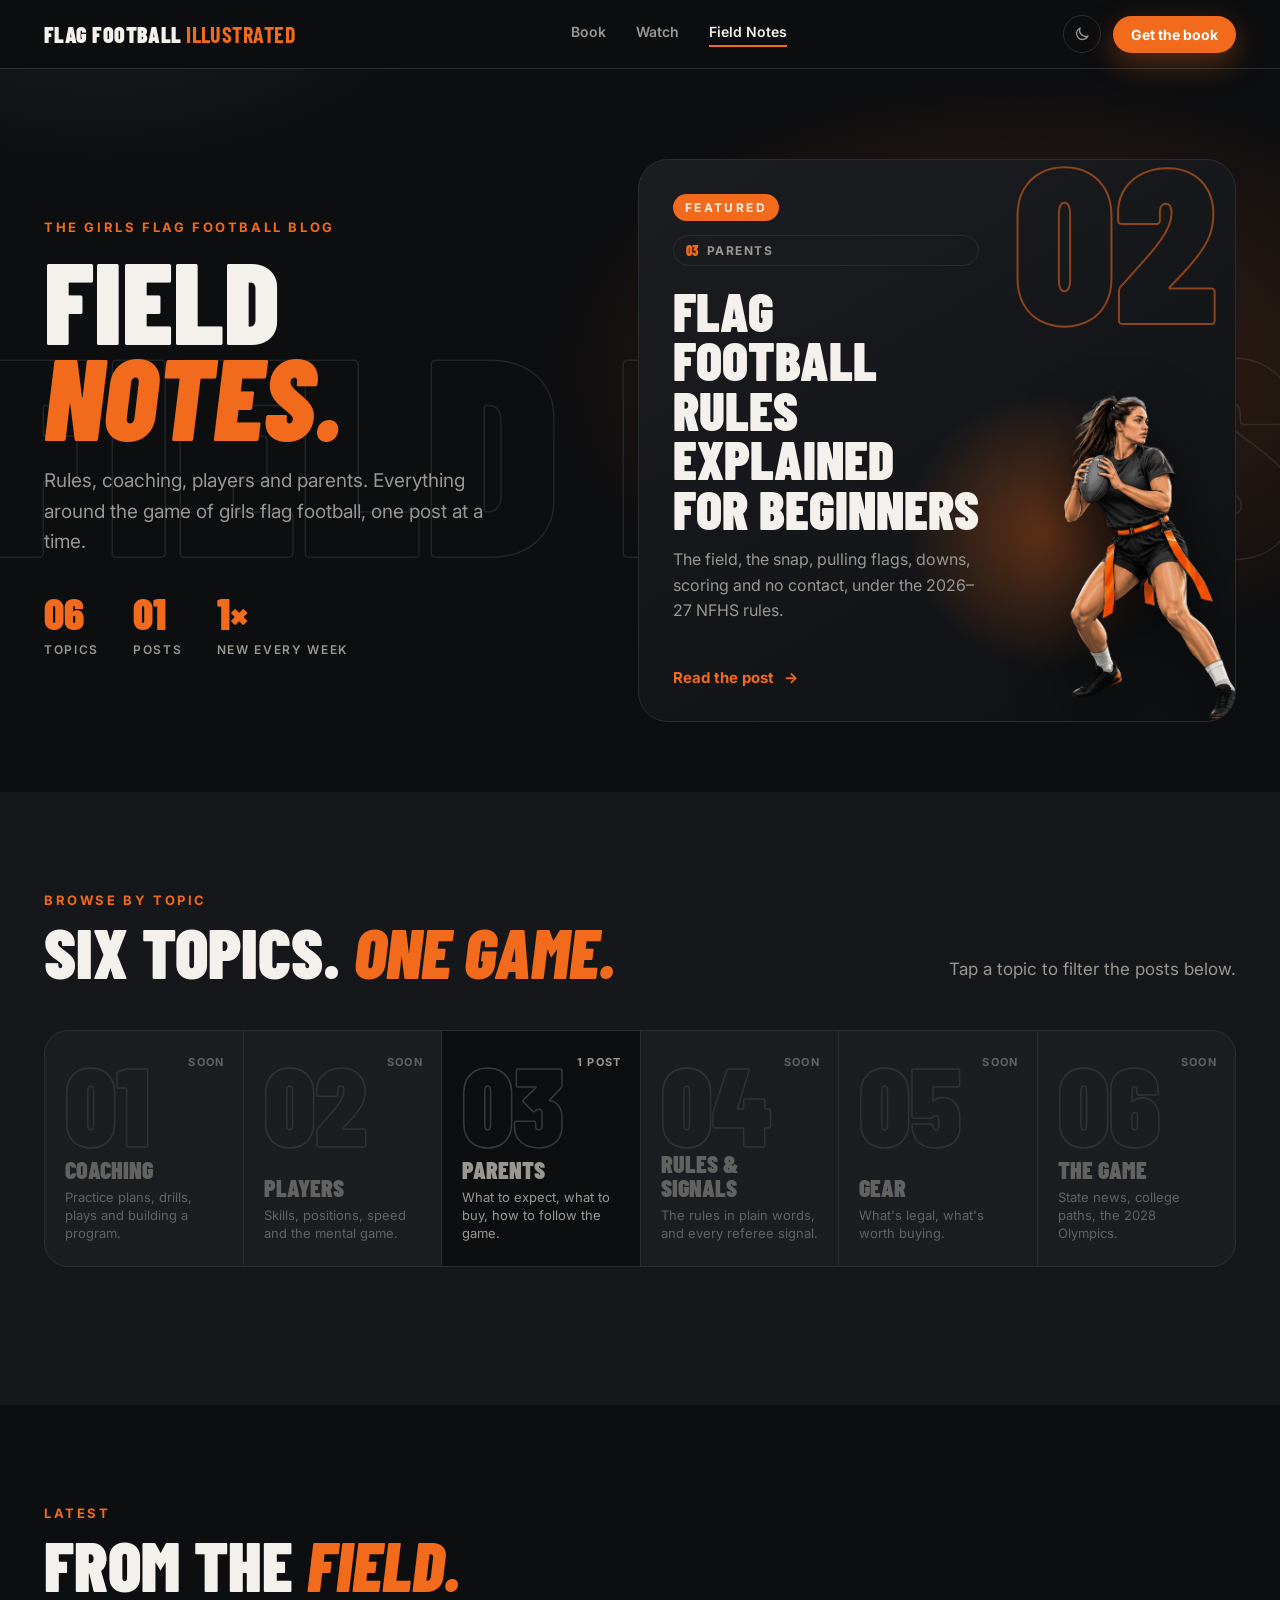
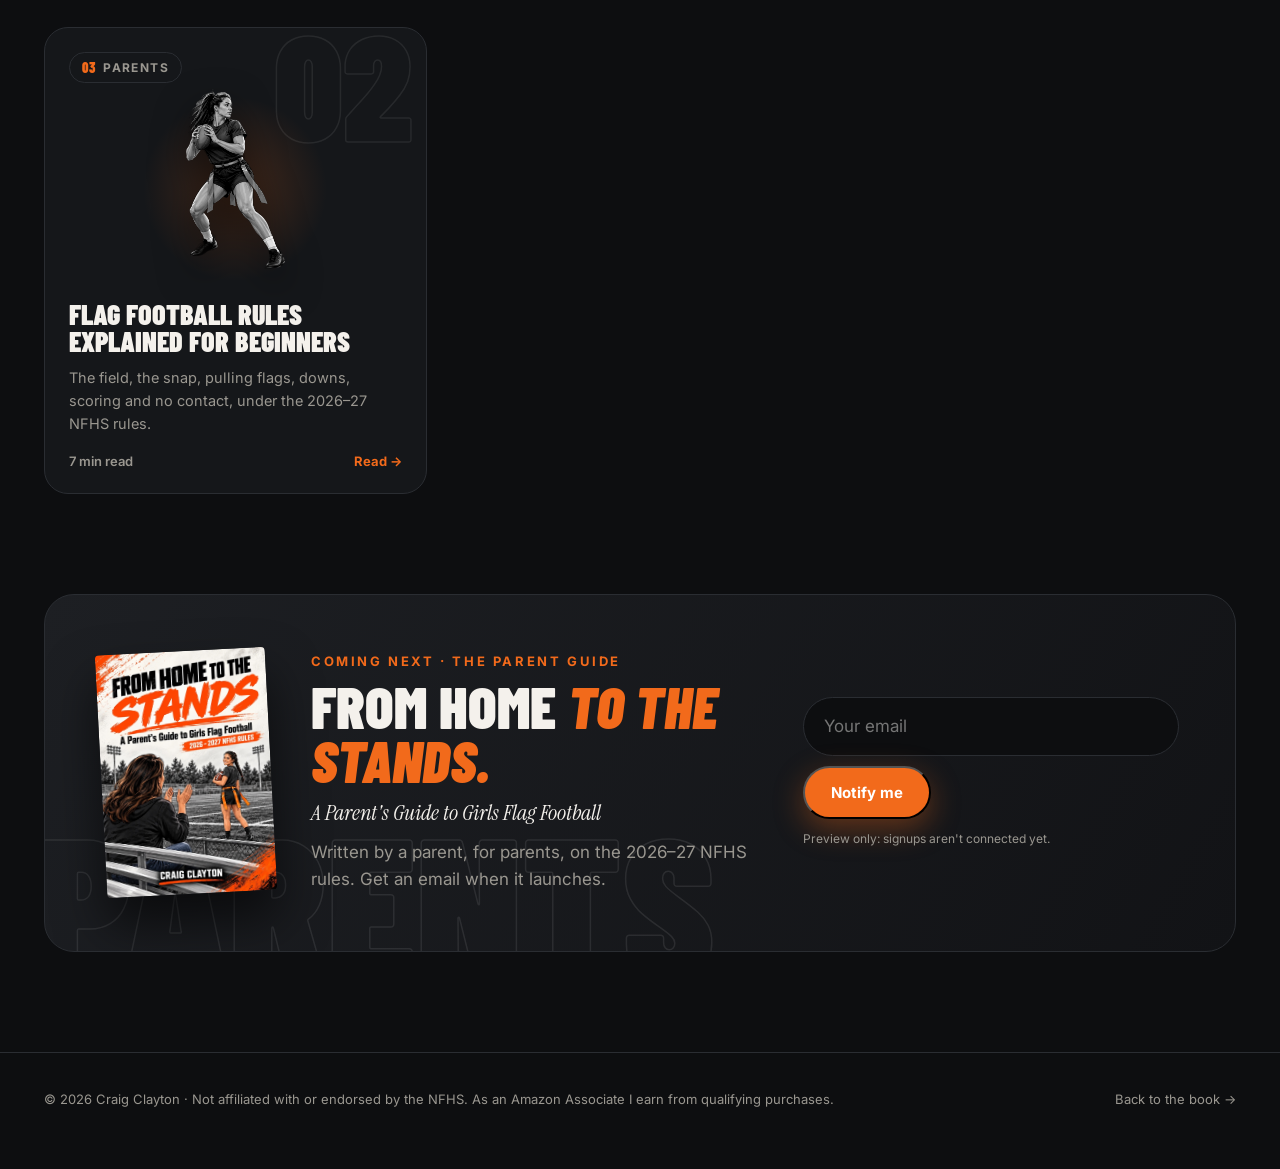
==== commit 38f87b42: "Publish rules post with video 01, link paperback to Amazon, rename brand to Flag Football Illustrate" ====
--- a/blog/index.html
+++ b/blog/index.html
@@ -1,24 +1,32 @@
 <!doctype html>
 <html lang="en">
 <head>
+<!-- Google tag (gtag.js) -->
+<script async src="https://www.googletagmanager.com/gtag/js?id=G-YSMZKR8PP3"></script>
+<script>
+  window.dataLayer = window.dataLayer || [];
+  function gtag(){dataLayer.push(arguments);}
+  gtag('js', new Date());
+  gtag('config', 'G-YSMZKR8PP3');
+</script>
 <meta charset="utf-8">
 <meta name="viewport" content="width=device-width, initial-scale=1">
 <link rel="icon" href="../assets/favicon.svg" type="image/svg+xml">
-<title>Girls Flag Football Blog: Rules, Coaching and Parents</title>
+<title>Flag Football Blog: Rules, Coaching and Parents | Flag Football Illustrated</title>
 <meta name="description" content="Girls flag football rules, coaching, players and parents, explained under the 2026–27 NFHS high school rules by the author of Girls Flag Football, Illustrated.">
 <link rel="canonical" href="https://flagfootballillustrated.com/blog/">
 <meta property="og:type" content="website">
-<meta property="og:site_name" content="Girls Flag Football, Illustrated">
-<meta property="og:title" content="Field Notes: The Girls Flag Football Blog">
+<meta property="og:site_name" content="Flag Football Illustrated">
+<meta property="og:title" content="Field Notes: The Flag Football Blog">
 <meta property="og:description" content="Girls flag football rules, coaching, players and parents, explained under the 2026–27 NFHS high school rules by the author of Girls Flag Football, Illustrated.">
 <meta property="og:url" content="https://flagfootballillustrated.com/blog/">
 <meta property="og:image" content="https://flagfootballillustrated.com/assets/cover-front.jpg">
 <meta name="twitter:card" content="summary_large_image">
-<meta name="twitter:title" content="Field Notes: The Girls Flag Football Blog">
+<meta name="twitter:title" content="Field Notes: The Flag Football Blog">
 <meta name="twitter:description" content="Girls flag football rules, coaching, players and parents, explained under the 2026–27 NFHS high school rules by the author of Girls Flag Football, Illustrated.">
 <meta name="twitter:image" content="https://flagfootballillustrated.com/assets/cover-front.jpg">
 <script type="application/ld+json">
-{"@context": "https://schema.org", "@graph": [{"@type": "Blog", "name": "Field Notes", "description": "Girls flag football rules, coaching, players and parents, explained under the 2026–27 NFHS high school rules by the author of Girls Flag Football, Illustrated.", "url": "https://flagfootballillustrated.com/blog/", "inLanguage": "en-US", "author": {"@type": "Person", "name": "Craig Clayton", "url": "https://flagfootballillustrated.com/", "sameAs": ["https://www.youtube.com/@GirlsFlagFootballIllustrated"]}, "mentions": {"@type": "Book", "name": "Girls Flag Football, Illustrated", "isbn": "9798162802600", "author": {"@type": "Person", "name": "Craig Clayton"}, "url": "https://flagfootballillustrated.com/"}}, {"@type": "BreadcrumbList", "itemListElement": [{"@type": "ListItem", "position": 1, "name": "Home", "item": "https://flagfootballillustrated.com/"}, {"@type": "ListItem", "position": 2, "name": "Field Notes", "item": "https://flagfootballillustrated.com/blog/"}]}]}
+{"@context": "https://schema.org", "@graph": [{"@type": "Blog", "name": "Field Notes", "description": "Girls flag football rules, coaching, players and parents, explained under the 2026–27 NFHS high school rules by the author of Girls Flag Football, Illustrated.", "url": "https://flagfootballillustrated.com/blog/", "inLanguage": "en-US", "blogPost": [{"@type": "BlogPosting", "headline": "Flag Football Rules Explained for Beginners (2026–27 High School Rules)", "url": "https://flagfootballillustrated.com/blog/how-to-play-girls-flag-football/", "datePublished": "2026-10-26"}], "author": {"@type": "Person", "name": "Craig Clayton", "url": "https://flagfootballillustrated.com/", "sameAs": ["https://www.youtube.com/@GirlsFlagFootballIllustrated"]}, "mentions": {"@type": "Book", "name": "Girls Flag Football, Illustrated", "isbn": "9798162802600", "author": {"@type": "Person", "name": "Craig Clayton"}, "url": "https://flagfootballillustrated.com/"}}, {"@type": "BreadcrumbList", "itemListElement": [{"@type": "ListItem", "position": 1, "name": "Home", "item": "https://flagfootballillustrated.com/"}, {"@type": "ListItem", "position": 2, "name": "Field Notes", "item": "https://flagfootballillustrated.com/blog/"}]}]}
 </script>
 <link rel="preconnect" href="https://fonts.googleapis.com"><link rel="preconnect" href="https://fonts.gstatic.com" crossorigin>
 <link href="https://fonts.googleapis.com/css2?family=Barlow+Condensed:ital,wght@0,600;0,800;0,900;1,900&family=Instrument+Serif:ital@0;1&family=Inter:wght@400;500;600;700&display=swap" rel="stylesheet">
@@ -120,7 +128,7 @@
 </style>
 </head>
 <body>
-<nav class="top"><div class="wrap"><a class="brand" href="../">Girls Flag Football, <b>Illustrated</b></a>
+<nav class="top"><div class="wrap"><a class="brand" href="../">Flag Football <b>Illustrated</b></a>
   <div class="nl"><a href="../">Book</a><a href="../watch/">Watch</a><a class="on" href="./">Field Notes</a></div>
   <a class="btn sm" href="../#buy">Get the book</a></div></nav>
 
@@ -139,7 +147,7 @@
       <div class="txt">
         <span class="lbl">Featured</span>
         <span class="pill"><b>03</b> Parents</span>
-        <h2>How to play girls flag football: a beginner's guide</h2>
+        <h2>Flag football rules explained for beginners</h2>
         <p>The field, the snap, pulling flags, downs, scoring and no contact, under the 2026–27 NFHS rules.</p>
         <span class="go">Read the post <span>→</span></span>
       </div>
@@ -173,7 +181,7 @@
   </div>
 </section>
 
-<footer class="site"><div class="wrap"><span>© 2026 Craig Clayton · Not affiliated with or endorsed by the NFHS.</span><a href="../">Back to the book →</a></div></footer>
+<footer class="site"><div class="wrap"><span>© 2026 Craig Clayton · Not affiliated with or endorsed by the NFHS. As an Amazon Associate I earn from qualifying purchases.</span><a href="../">Back to the book →</a></div></footer>
 
 <script>
 const PILLARS = [
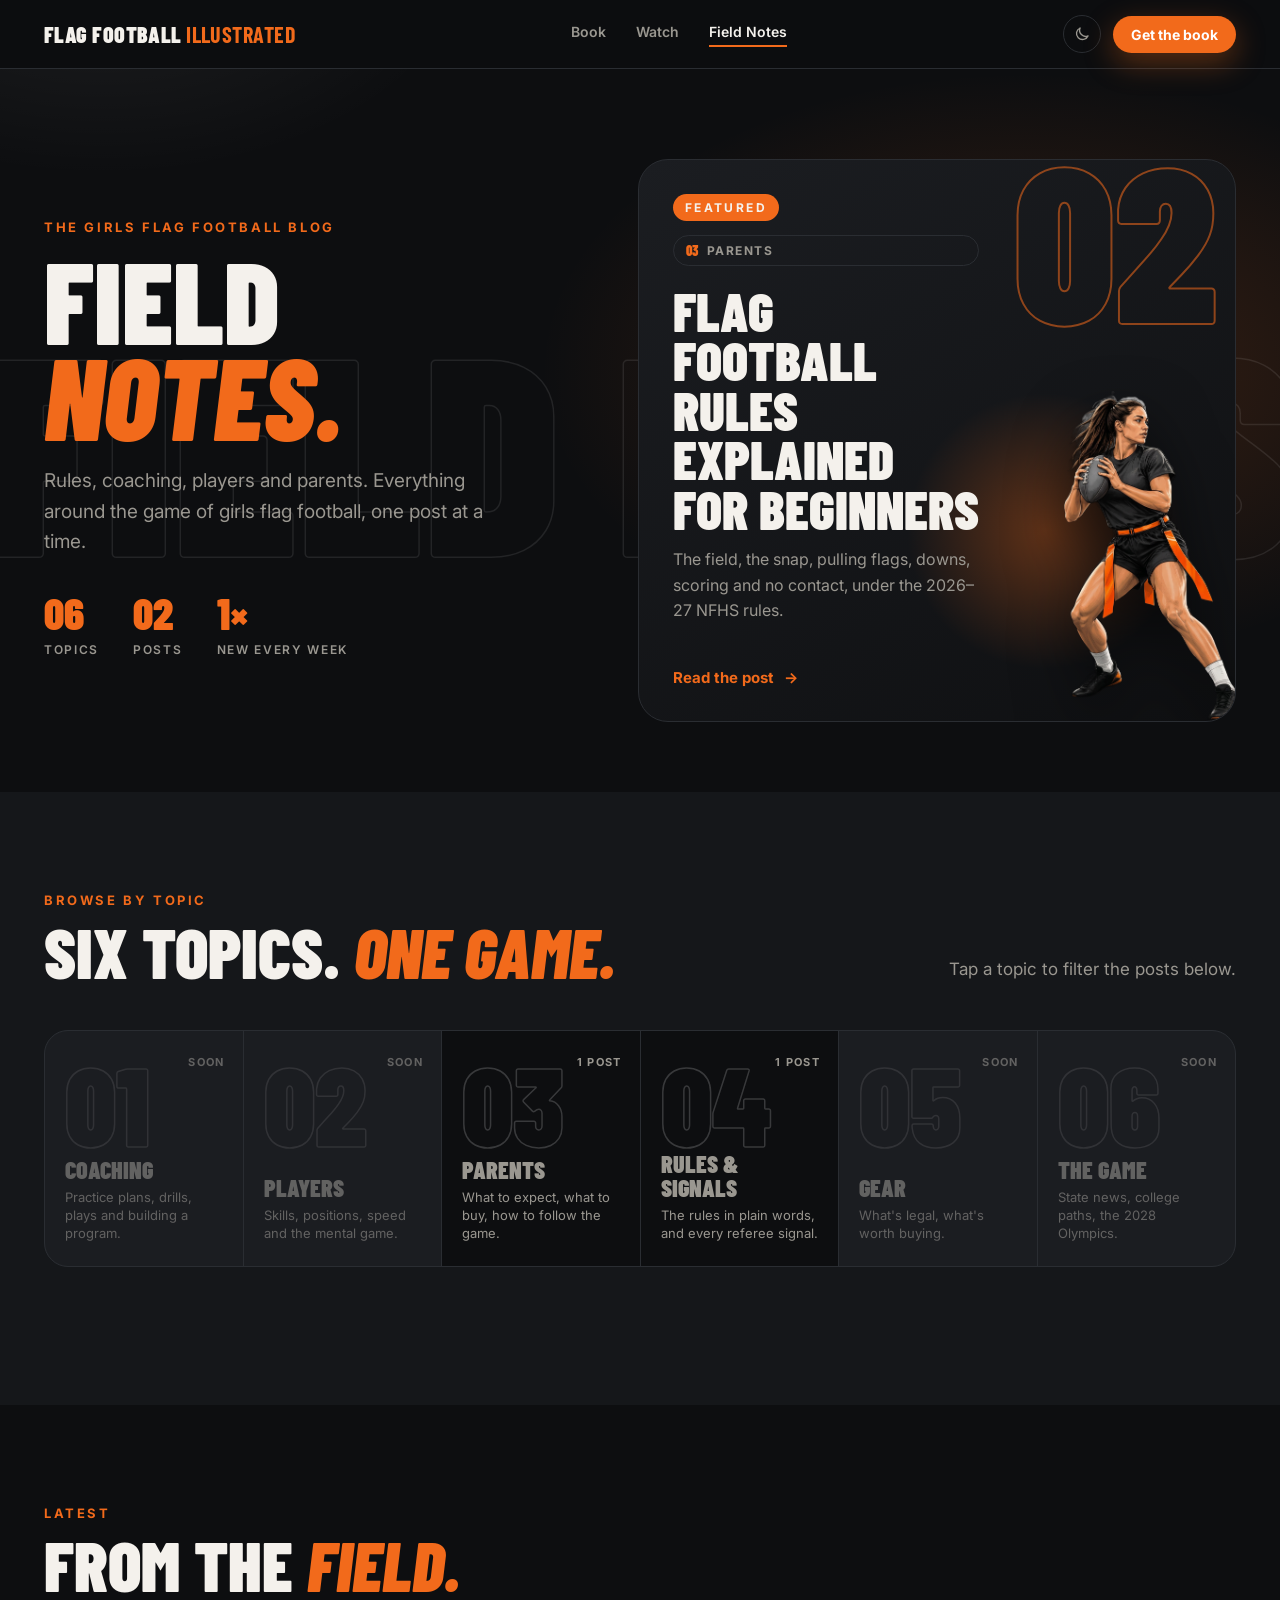
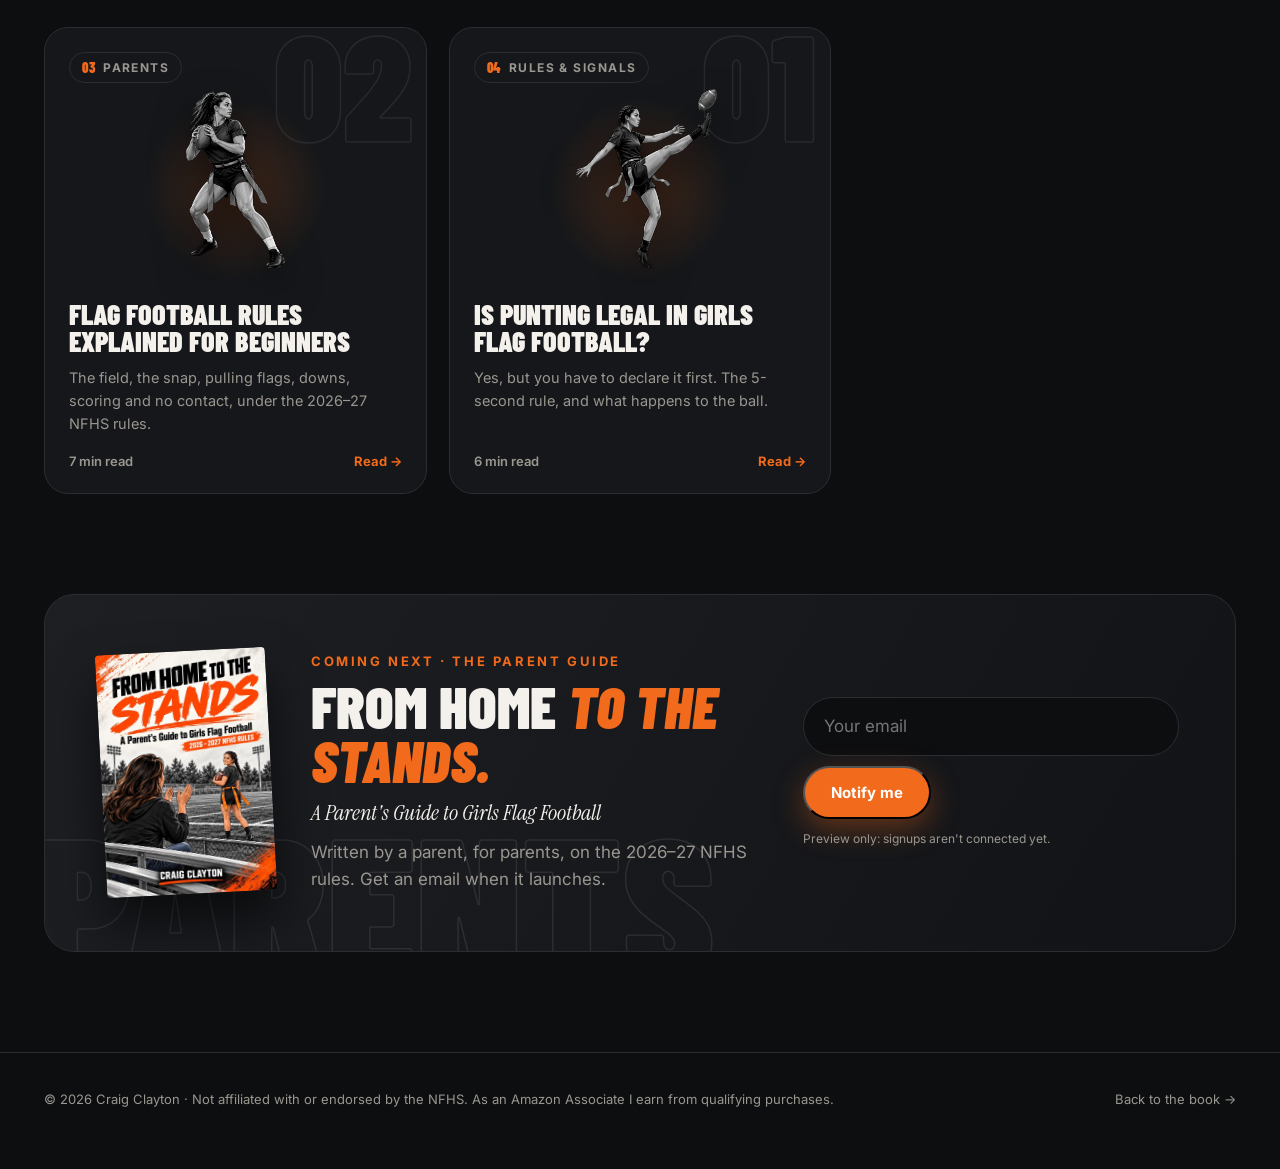
==== commit 783d6fbe: "Publish punting post, add no-kickoffs rule card to rules post" ====
--- a/blog/index.html
+++ b/blog/index.html
@@ -26,7 +26,7 @@
 <meta name="twitter:description" content="Girls flag football rules, coaching, players and parents, explained under the 2026–27 NFHS high school rules by the author of Girls Flag Football, Illustrated.">
 <meta name="twitter:image" content="https://flagfootballillustrated.com/assets/cover-front.jpg">
 <script type="application/ld+json">
-{"@context": "https://schema.org", "@graph": [{"@type": "Blog", "name": "Field Notes", "description": "Girls flag football rules, coaching, players and parents, explained under the 2026–27 NFHS high school rules by the author of Girls Flag Football, Illustrated.", "url": "https://flagfootballillustrated.com/blog/", "inLanguage": "en-US", "blogPost": [{"@type": "BlogPosting", "headline": "Flag Football Rules Explained for Beginners (2026–27 High School Rules)", "url": "https://flagfootballillustrated.com/blog/how-to-play-girls-flag-football/", "datePublished": "2026-10-26"}], "author": {"@type": "Person", "name": "Craig Clayton", "url": "https://flagfootballillustrated.com/", "sameAs": ["https://www.youtube.com/@GirlsFlagFootballIllustrated"]}, "mentions": {"@type": "Book", "name": "Girls Flag Football, Illustrated", "isbn": "9798162802600", "author": {"@type": "Person", "name": "Craig Clayton"}, "url": "https://flagfootballillustrated.com/"}}, {"@type": "BreadcrumbList", "itemListElement": [{"@type": "ListItem", "position": 1, "name": "Home", "item": "https://flagfootballillustrated.com/"}, {"@type": "ListItem", "position": 2, "name": "Field Notes", "item": "https://flagfootballillustrated.com/blog/"}]}]}
+{"@context": "https://schema.org", "@graph": [{"@type": "Blog", "name": "Field Notes", "description": "Girls flag football rules, coaching, players and parents, explained under the 2026–27 NFHS high school rules by the author of Girls Flag Football, Illustrated.", "url": "https://flagfootballillustrated.com/blog/", "inLanguage": "en-US", "blogPost": [{"@type": "BlogPosting", "headline": "Flag Football Rules Explained for Beginners (2026–27 High School Rules)", "url": "https://flagfootballillustrated.com/blog/how-to-play-girls-flag-football/", "datePublished": "2026-10-26"}, {"@type": "BlogPosting", "headline": "Is Punting Legal in Girls Flag Football? (2026–27 NFHS Rules)", "url": "https://flagfootballillustrated.com/blog/is-punting-legal-in-girls-flag-football/", "datePublished": "2026-10-26"}], "author": {"@type": "Person", "name": "Craig Clayton", "url": "https://flagfootballillustrated.com/", "sameAs": ["https://www.youtube.com/@GirlsFlagFootballIllustrated"]}, "mentions": {"@type": "Book", "name": "Girls Flag Football, Illustrated", "isbn": "9798162802600", "author": {"@type": "Person", "name": "Craig Clayton"}, "url": "https://flagfootballillustrated.com/"}}, {"@type": "BreadcrumbList", "itemListElement": [{"@type": "ListItem", "position": 1, "name": "Home", "item": "https://flagfootballillustrated.com/"}, {"@type": "ListItem", "position": 2, "name": "Field Notes", "item": "https://flagfootballillustrated.com/blog/"}]}]}
 </script>
 <link rel="preconnect" href="https://fonts.googleapis.com"><link rel="preconnect" href="https://fonts.gstatic.com" crossorigin>
 <link href="https://fonts.googleapis.com/css2?family=Barlow+Condensed:ital,wght@0,600;0,800;0,900;1,900&family=Instrument+Serif:ital@0;1&family=Inter:wght@400;500;600;700&display=swap" rel="stylesheet">
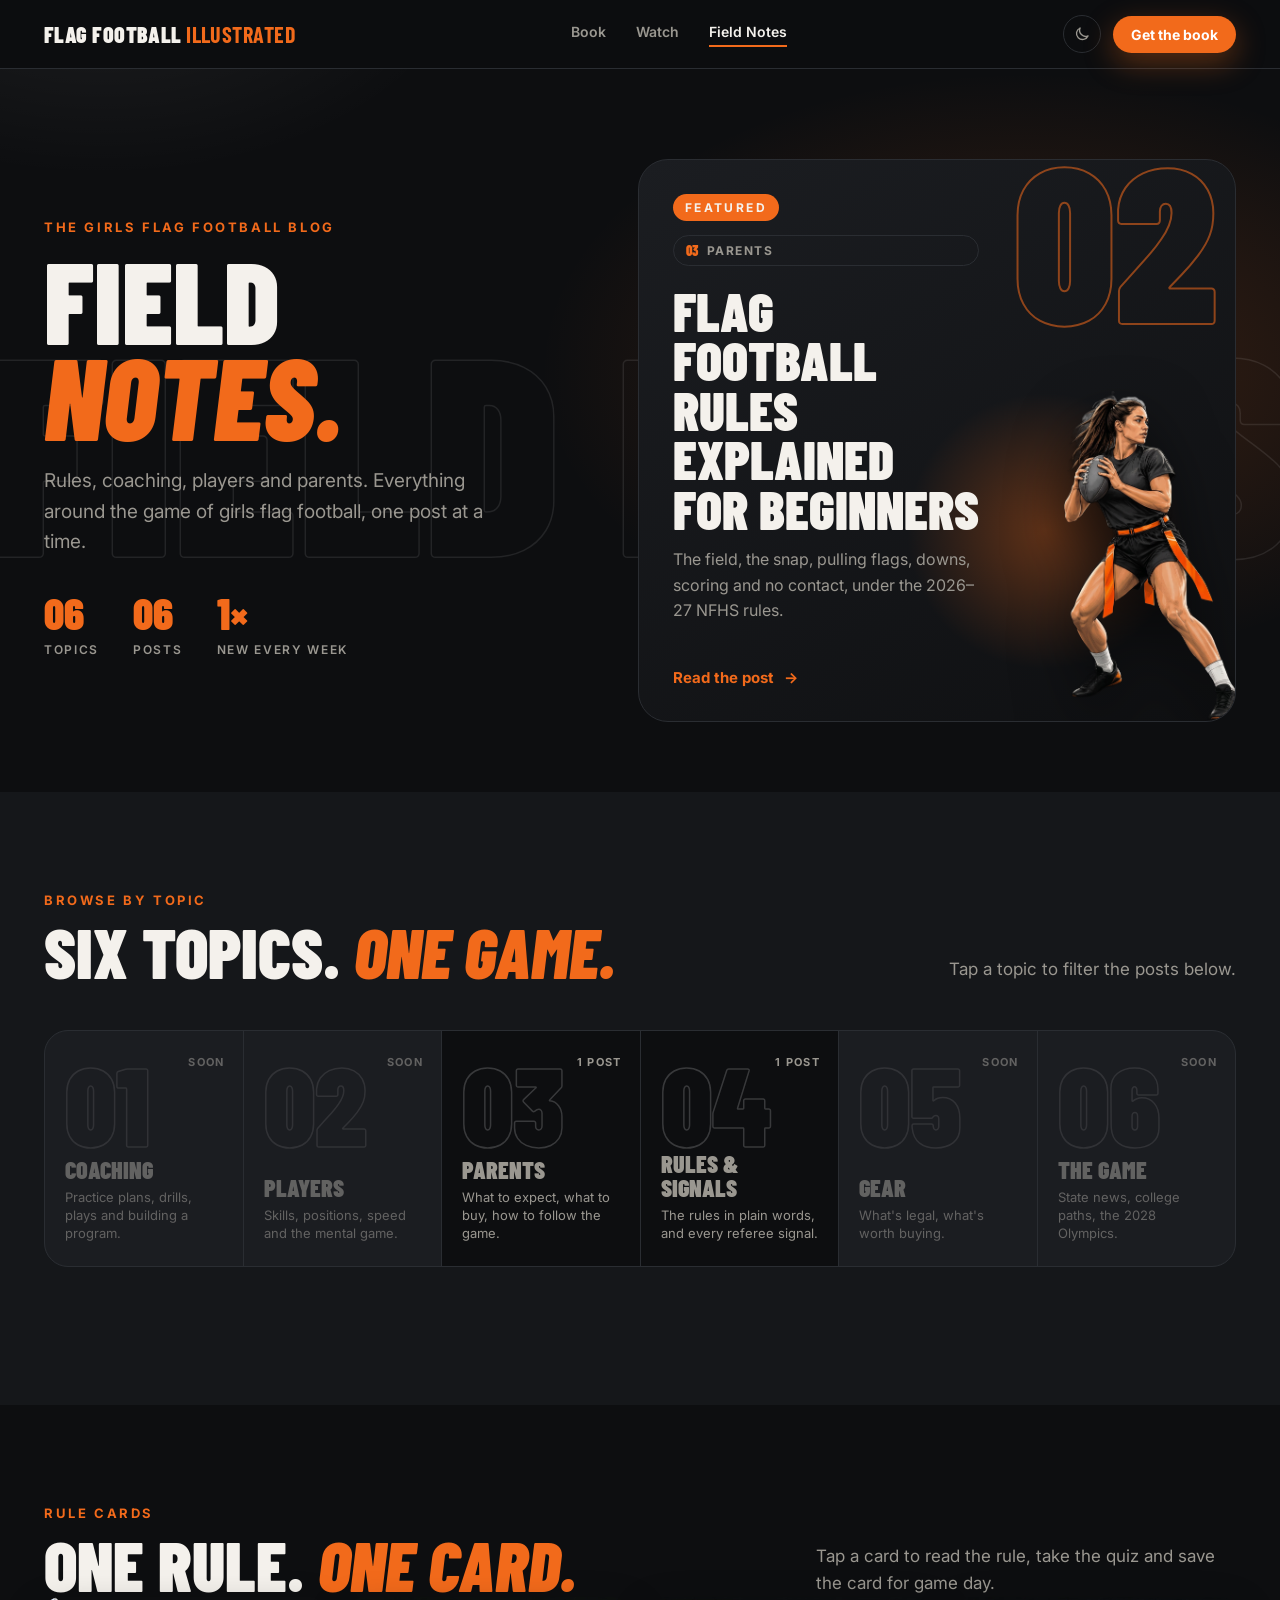
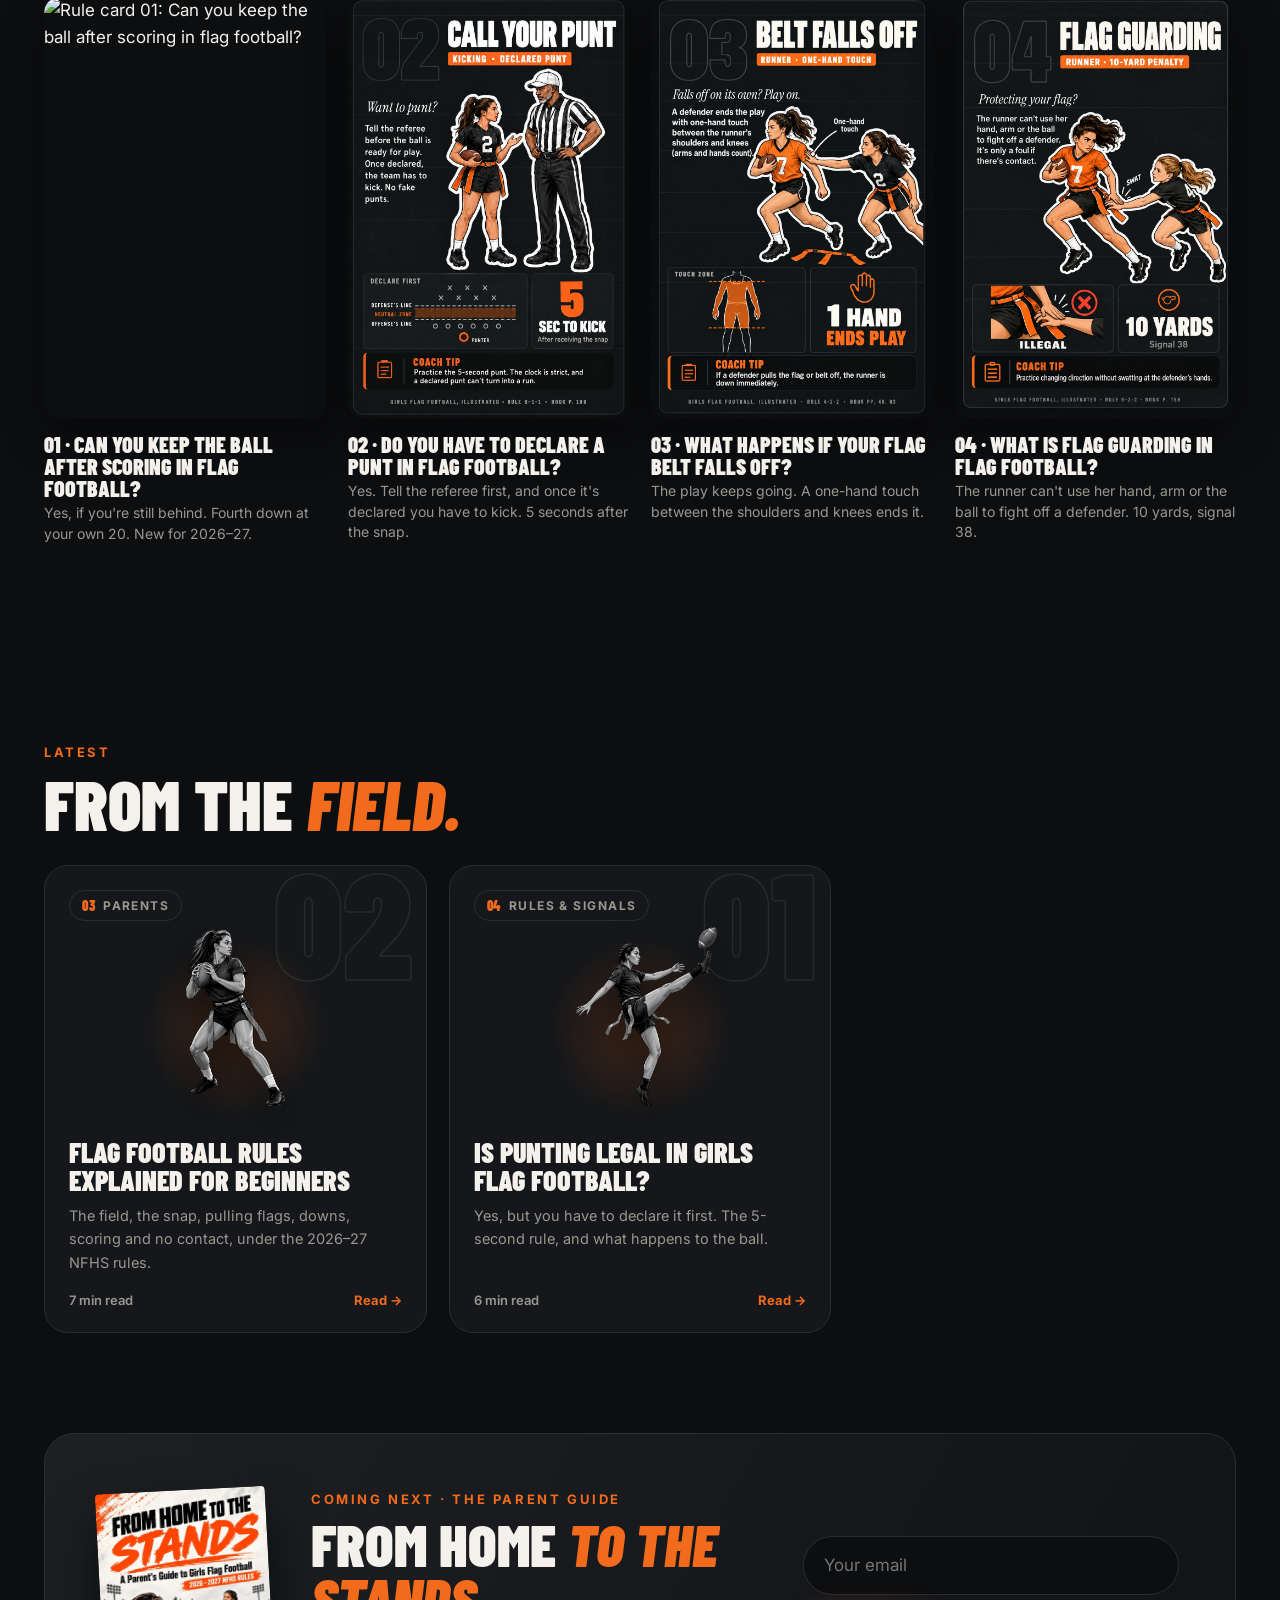
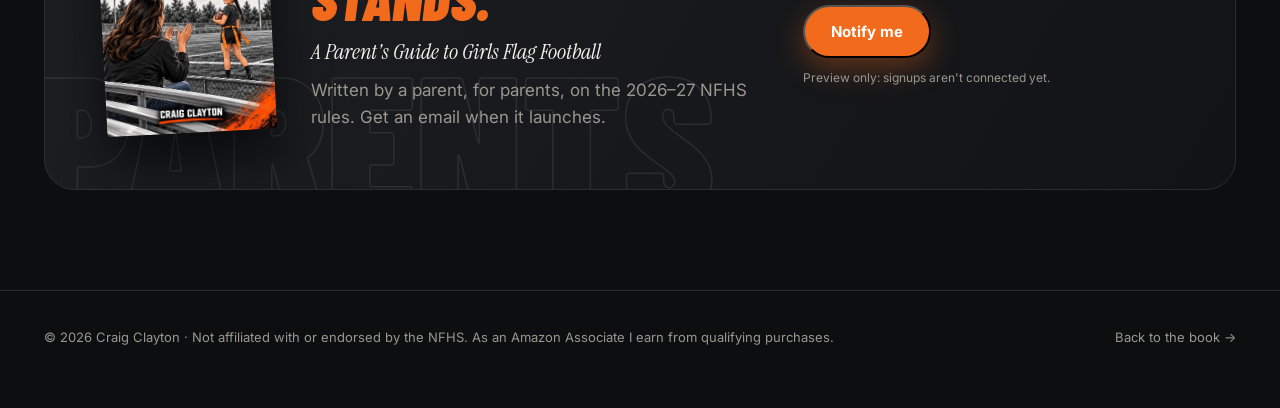
==== commit 286d36d3: "Publish punting post, add no-kickoffs rule card to rules post" ====
--- a/blog/index.html
+++ b/blog/index.html
@@ -26,7 +26,7 @@
 <meta name="twitter:description" content="Girls flag football rules, coaching, players and parents, explained under the 2026–27 NFHS high school rules by the author of Girls Flag Football, Illustrated.">
 <meta name="twitter:image" content="https://flagfootballillustrated.com/assets/cover-front.jpg">
 <script type="application/ld+json">
-{"@context": "https://schema.org", "@graph": [{"@type": "Blog", "name": "Field Notes", "description": "Girls flag football rules, coaching, players and parents, explained under the 2026–27 NFHS high school rules by the author of Girls Flag Football, Illustrated.", "url": "https://flagfootballillustrated.com/blog/", "inLanguage": "en-US", "blogPost": [{"@type": "BlogPosting", "headline": "Flag Football Rules Explained for Beginners (2026–27 High School Rules)", "url": "https://flagfootballillustrated.com/blog/how-to-play-girls-flag-football/", "datePublished": "2026-10-26"}, {"@type": "BlogPosting", "headline": "Is Punting Legal in Girls Flag Football? (2026–27 NFHS Rules)", "url": "https://flagfootballillustrated.com/blog/is-punting-legal-in-girls-flag-football/", "datePublished": "2026-10-26"}], "author": {"@type": "Person", "name": "Craig Clayton", "url": "https://flagfootballillustrated.com/", "sameAs": ["https://www.youtube.com/@GirlsFlagFootballIllustrated"]}, "mentions": {"@type": "Book", "name": "Girls Flag Football, Illustrated", "isbn": "9798162802600", "author": {"@type": "Person", "name": "Craig Clayton"}, "url": "https://flagfootballillustrated.com/"}}, {"@type": "BreadcrumbList", "itemListElement": [{"@type": "ListItem", "position": 1, "name": "Home", "item": "https://flagfootballillustrated.com/"}, {"@type": "ListItem", "position": 2, "name": "Field Notes", "item": "https://flagfootballillustrated.com/blog/"}]}]}
+{"@context": "https://schema.org", "@graph": [{"@type": "Blog", "name": "Field Notes", "description": "Girls flag football rules, coaching, players and parents, explained under the 2026–27 NFHS high school rules by the author of Girls Flag Football, Illustrated.", "url": "https://flagfootballillustrated.com/blog/", "inLanguage": "en-US", "blogPost": [{"@type": "BlogPosting", "headline": "Flag Football Rules Explained for Beginners (2026–27 High School Rules)", "url": "https://flagfootballillustrated.com/blog/how-to-play-girls-flag-football/", "datePublished": "2026-10-26"}, {"@type": "BlogPosting", "headline": "Is Punting Legal in Girls Flag Football? (2026–27 NFHS Rules)", "url": "https://flagfootballillustrated.com/blog/is-punting-legal-in-girls-flag-football/", "datePublished": "2026-10-26"}, {"@type": "BlogPosting", "headline": "Can You Keep the Ball After Scoring in Flag Football? (2026–27 NFHS)", "url": "https://flagfootballillustrated.com/blog/can-you-keep-the-ball-after-scoring-in-flag-football/", "datePublished": "2026-10-26"}, {"@type": "BlogPosting", "headline": "Do You Have to Declare a Punt in Flag Football? (2026–27 NFHS)", "url": "https://flagfootballillustrated.com/blog/do-you-have-to-declare-a-punt-in-flag-football/", "datePublished": "2026-10-26"}, {"@type": "BlogPosting", "headline": "What Happens If Your Flag Belt Falls Off in Flag Football? (2026–27 NFHS)", "url": "https://flagfootballillustrated.com/blog/what-happens-if-your-flag-belt-falls-off/", "datePublished": "2026-10-26"}, {"@type": "BlogPosting", "headline": "What Is Flag Guarding in Flag Football? (2026–27 NFHS Rules)", "url": "https://flagfootballillustrated.com/blog/what-is-flag-guarding-in-flag-football/", "datePublished": "2026-10-26"}], "author": {"@type": "Person", "name": "Craig Clayton", "url": "https://flagfootballillustrated.com/", "sameAs": ["https://www.youtube.com/@GirlsFlagFootballIllustrated"]}, "mentions": {"@type": "Book", "name": "Girls Flag Football, Illustrated", "isbn": "9798162802600", "author": {"@type": "Person", "name": "Craig Clayton"}, "url": "https://flagfootballillustrated.com/"}}, {"@type": "BreadcrumbList", "itemListElement": [{"@type": "ListItem", "position": 1, "name": "Home", "item": "https://flagfootballillustrated.com/"}, {"@type": "ListItem", "position": 2, "name": "Field Notes", "item": "https://flagfootballillustrated.com/blog/"}]}]}
 </script>
 <link rel="preconnect" href="https://fonts.googleapis.com"><link rel="preconnect" href="https://fonts.gstatic.com" crossorigin>
 <link href="https://fonts.googleapis.com/css2?family=Barlow+Condensed:ital,wght@0,600;0,800;0,900;1,900&family=Instrument+Serif:ital@0;1&family=Inter:wght@400;500;600;700&display=swap" rel="stylesheet">
@@ -67,6 +67,13 @@
 .sec-head h2 { font: 900 clamp(44px, 5.4vw, 80px)/.92 "Barlow Condensed"; text-transform: uppercase; margin: 12px 0 0; }
 .sec-head h2 i { color: var(--orange); font-style: italic; }
 .sec-head p { color: var(--muted); max-width: 420px; margin: 0; }
+.rc-grid { display:grid; grid-template-columns: repeat(4, 1fr); gap: 22px; }
+.rc { display:block; transition: transform .3s; }
+.rc:hover { transform: translateY(-6px) rotate(-.6deg); }
+.rc img { width: 100%; height: auto; display:block; border-radius: 16px; box-shadow: 0 18px 40px rgba(0,0,0,.4); }
+.rc h3 { font: 900 22px/1 "Barlow Condensed"; text-transform: uppercase; margin: 14px 0 4px; }
+.rc p { font: 400 14px/1.45 Inter, sans-serif; color: var(--muted); margin: 0; }
+@media (max-width: 980px) { .rc-grid { grid-template-columns: repeat(2, 1fr); gap: 16px; } }
 .pillars { display:grid; grid-template-columns: repeat(6, 1fr); gap: 1px; background: var(--line); border: 1px solid var(--line); border-radius: 24px; overflow: hidden; margin-top: 46px; }
 .pil { all: unset; box-sizing: border-box; cursor: pointer; position: relative; background: var(--bg); padding: 22px 20px 24px; min-height: 230px; display:flex; flex-direction: column; justify-content: space-between; overflow: hidden; transition: background .3s; }
 .pil:hover, .pil.on { background: var(--bg2); }
@@ -163,6 +170,13 @@
   </div>
 </section>
 
+<section id="rule-cards">
+  <div class="wrap">
+    <div class="sec-head reveal"><div><div class="eyebrow">Rule Cards</div><h2>One rule. <i>One card.</i></h2></div><p>Tap a card to read the rule, take the quiz and save the card for game day.</p></div>
+    <div class="rc-grid" id="rc-grid"></div>
+  </div>
+</section>
+
 <section id="posts">
   <div class="wrap">
     <div class="sec-head reveal"><div><div class="eyebrow">Latest</div><h2>From the <i>field.</i></h2></div></div>
@@ -194,7 +208,8 @@
 ];
 const pil = document.getElementById("pillars"), grid = document.getElementById("grid"), note = document.getElementById("note");
 postsReady.then((posts) => {
-grid.innerHTML = posts.map((p) => p.soon ? `<div class="post" data-k="${p.pillar.k}">
+document.getElementById("rc-grid").innerHTML = posts.filter((p) => p.series === "cards" && !p.soon).sort((a, b) => a.n.localeCompare(b.n)).map((p) => `<a class="rc" href="${p.slug}/"><img src="../assets/rule-cards/${p.card}.webp" alt="Rule card ${p.n}: ${p.title}" width="1024" height="1536"><h3>${p.n} · ${p.title}</h3><p>${p.desc}</p></a>`).join("");
+grid.innerHTML = posts.filter((p) => p.series !== "cards").map((p) => p.soon ? `<div class="post" data-k="${p.pillar.k}">
   <span class="pn">${p.n}</span>
   <div class="meta"><span class="pill"><b>${p.pillar.n}</b> ${p.pillar.name}</span></div>
   <div class="art"><img src="../assets/${p.img}" alt="${p.alt}"></div>
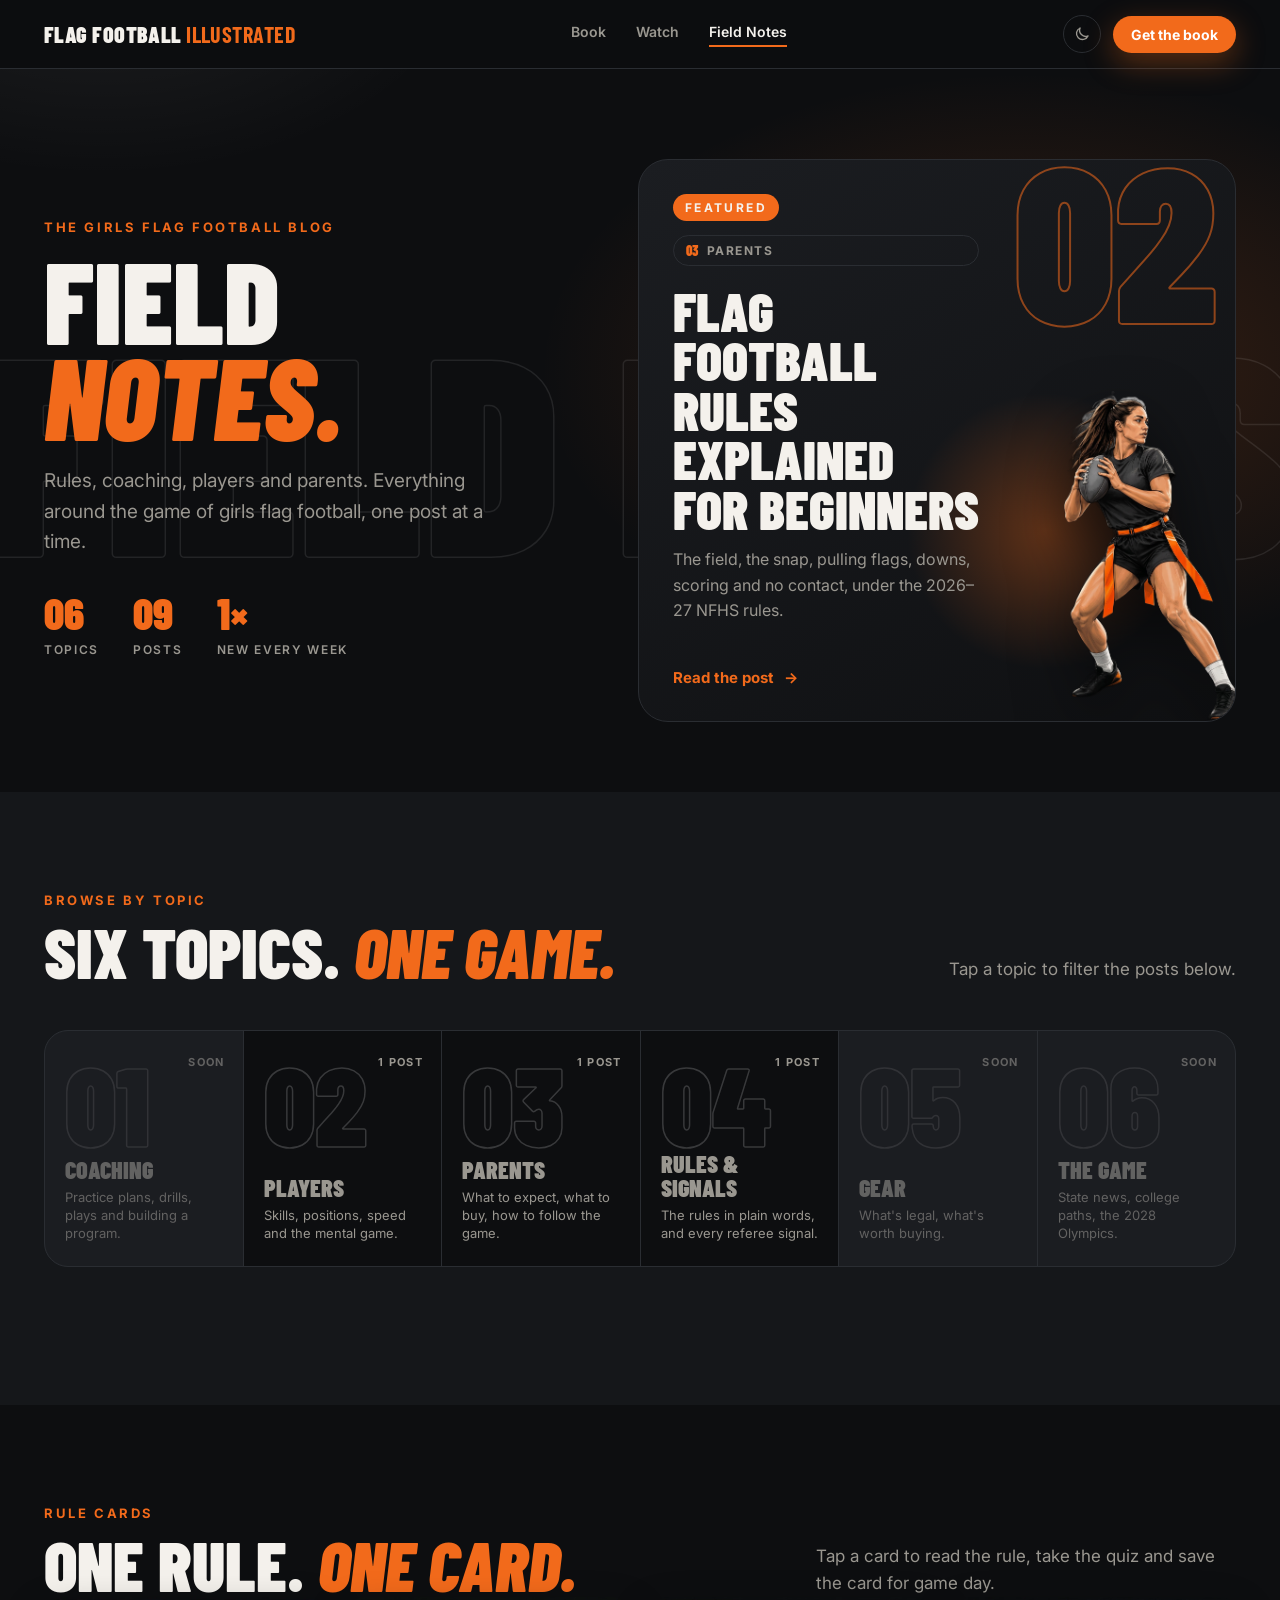
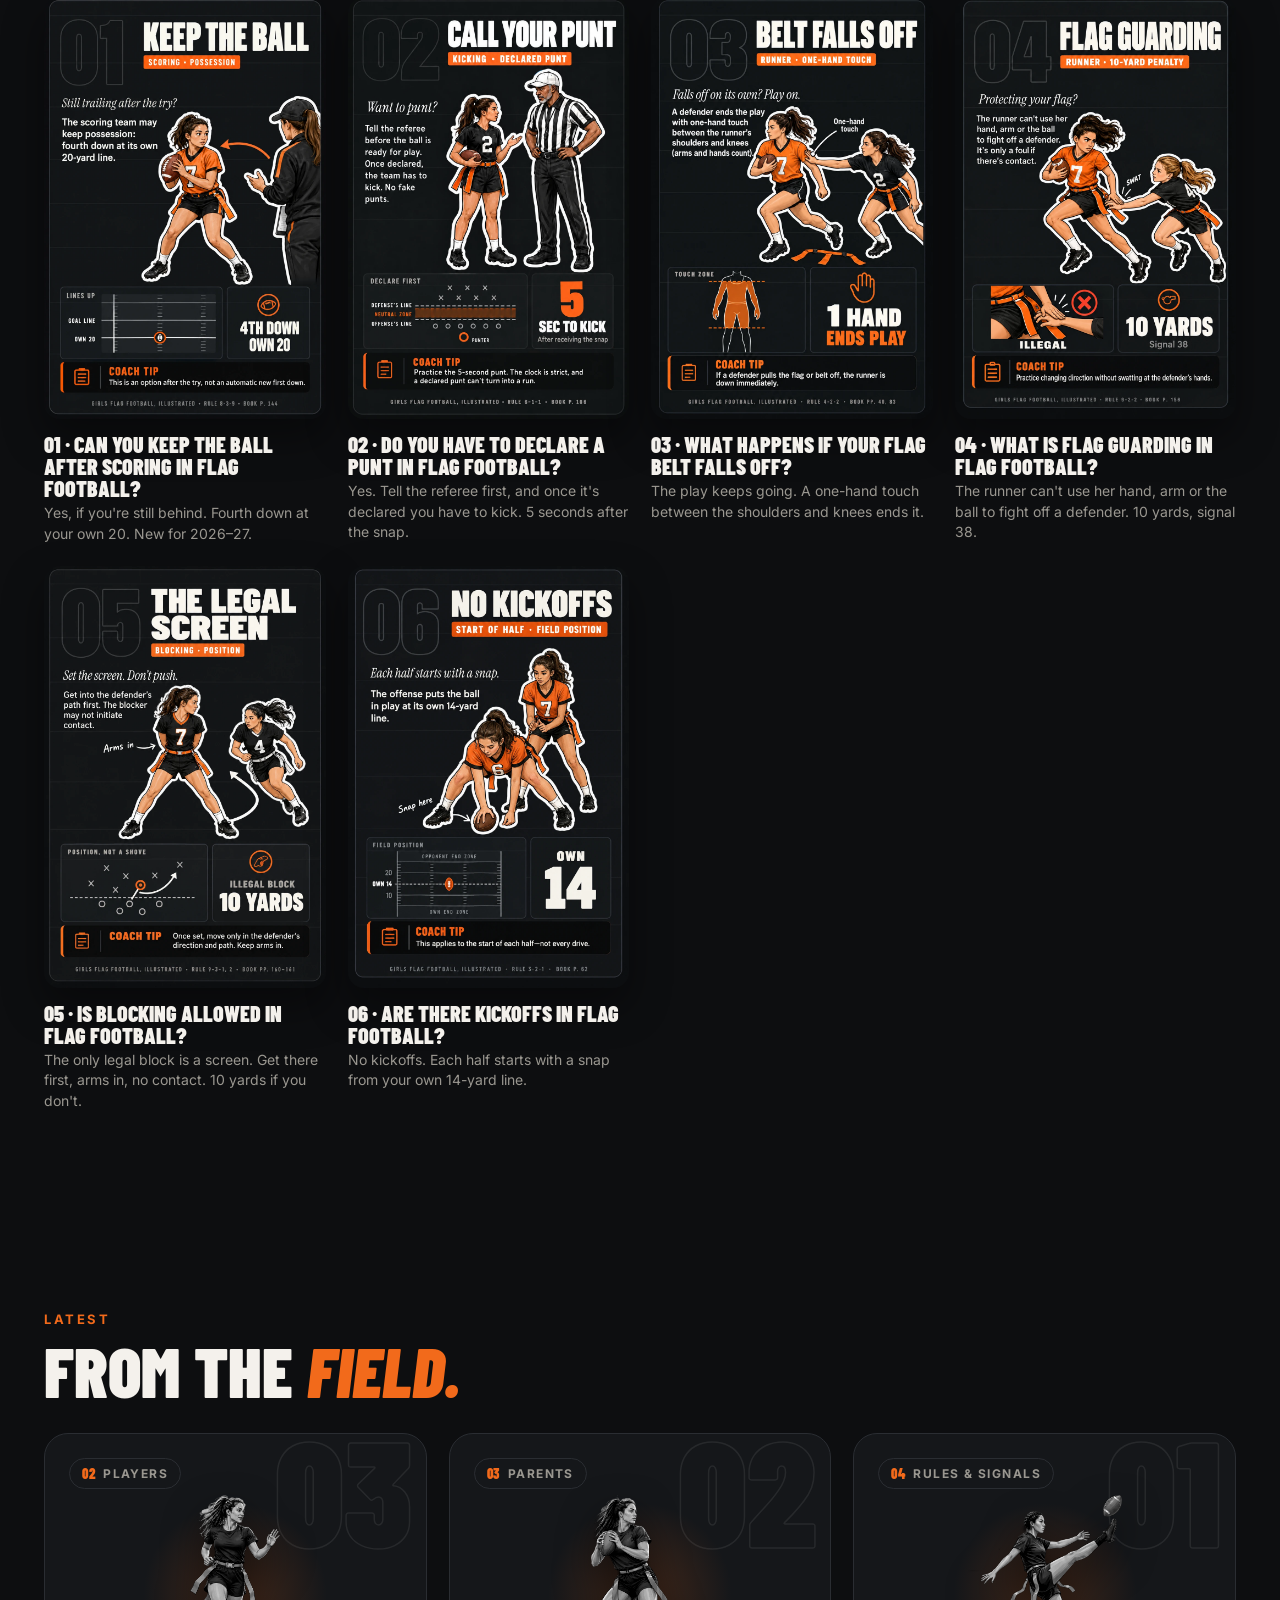
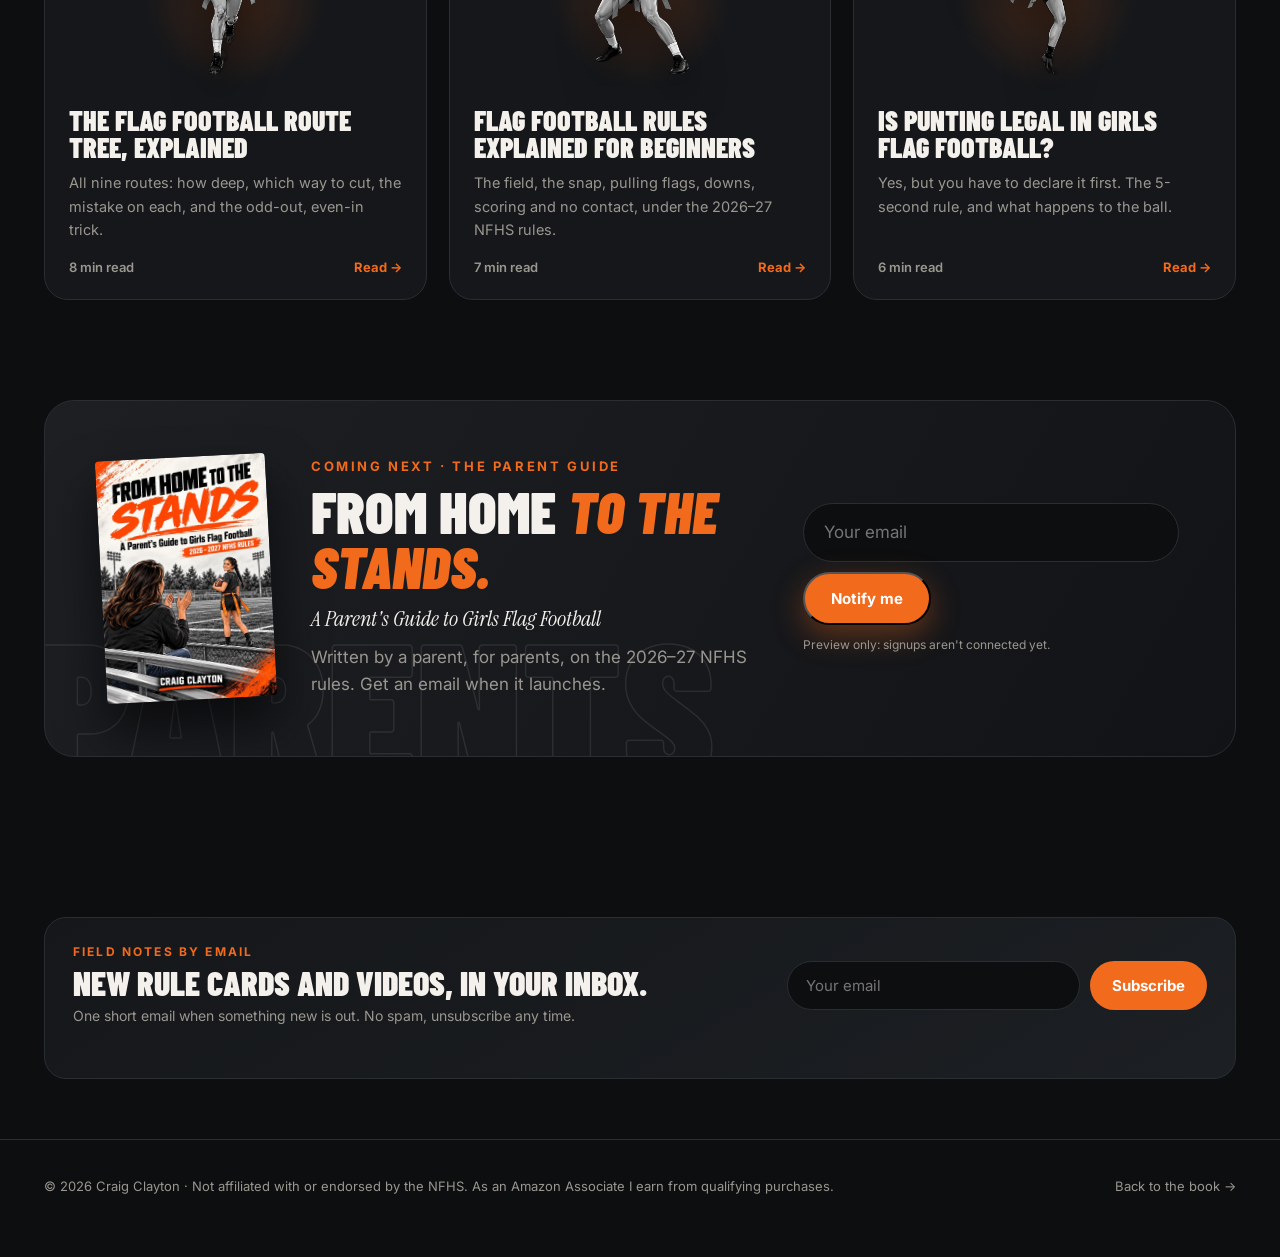
==== commit b1eedb4d: "Publish route tree post, rule cards 05-06 with Shorts, feature video 02, add Kit email signup - New " ====
--- a/blog/index.html
+++ b/blog/index.html
@@ -26,7 +26,7 @@
 <meta name="twitter:description" content="Girls flag football rules, coaching, players and parents, explained under the 2026–27 NFHS high school rules by the author of Girls Flag Football, Illustrated.">
 <meta name="twitter:image" content="https://flagfootballillustrated.com/assets/cover-front.jpg">
 <script type="application/ld+json">
-{"@context": "https://schema.org", "@graph": [{"@type": "Blog", "name": "Field Notes", "description": "Girls flag football rules, coaching, players and parents, explained under the 2026–27 NFHS high school rules by the author of Girls Flag Football, Illustrated.", "url": "https://flagfootballillustrated.com/blog/", "inLanguage": "en-US", "blogPost": [{"@type": "BlogPosting", "headline": "Flag Football Rules Explained for Beginners (2026–27 High School Rules)", "url": "https://flagfootballillustrated.com/blog/how-to-play-girls-flag-football/", "datePublished": "2026-10-26"}, {"@type": "BlogPosting", "headline": "Is Punting Legal in Girls Flag Football? (2026–27 NFHS Rules)", "url": "https://flagfootballillustrated.com/blog/is-punting-legal-in-girls-flag-football/", "datePublished": "2026-10-26"}, {"@type": "BlogPosting", "headline": "Can You Keep the Ball After Scoring in Flag Football? (2026–27 NFHS)", "url": "https://flagfootballillustrated.com/blog/can-you-keep-the-ball-after-scoring-in-flag-football/", "datePublished": "2026-10-26"}, {"@type": "BlogPosting", "headline": "Do You Have to Declare a Punt in Flag Football? (2026–27 NFHS)", "url": "https://flagfootballillustrated.com/blog/do-you-have-to-declare-a-punt-in-flag-football/", "datePublished": "2026-10-26"}, {"@type": "BlogPosting", "headline": "What Happens If Your Flag Belt Falls Off in Flag Football? (2026–27 NFHS)", "url": "https://flagfootballillustrated.com/blog/what-happens-if-your-flag-belt-falls-off/", "datePublished": "2026-10-26"}, {"@type": "BlogPosting", "headline": "What Is Flag Guarding in Flag Football? (2026–27 NFHS Rules)", "url": "https://flagfootballillustrated.com/blog/what-is-flag-guarding-in-flag-football/", "datePublished": "2026-10-26"}], "author": {"@type": "Person", "name": "Craig Clayton", "url": "https://flagfootballillustrated.com/", "sameAs": ["https://www.youtube.com/@GirlsFlagFootballIllustrated"]}, "mentions": {"@type": "Book", "name": "Girls Flag Football, Illustrated", "isbn": "9798162802600", "author": {"@type": "Person", "name": "Craig Clayton"}, "url": "https://flagfootballillustrated.com/"}}, {"@type": "BreadcrumbList", "itemListElement": [{"@type": "ListItem", "position": 1, "name": "Home", "item": "https://flagfootballillustrated.com/"}, {"@type": "ListItem", "position": 2, "name": "Field Notes", "item": "https://flagfootballillustrated.com/blog/"}]}]}
+{"@context": "https://schema.org", "@graph": [{"@type": "Blog", "name": "Field Notes", "description": "Girls flag football rules, coaching, players and parents, explained under the 2026–27 NFHS high school rules by the author of Girls Flag Football, Illustrated.", "url": "https://flagfootballillustrated.com/blog/", "inLanguage": "en-US", "blogPost": [{"@type": "BlogPosting", "headline": "Flag Football Rules Explained for Beginners (2026–27 High School Rules)", "url": "https://flagfootballillustrated.com/blog/how-to-play-girls-flag-football/", "datePublished": "2026-10-26"}, {"@type": "BlogPosting", "headline": "Is Punting Legal in Girls Flag Football? (2026–27 NFHS Rules)", "url": "https://flagfootballillustrated.com/blog/is-punting-legal-in-girls-flag-football/", "datePublished": "2026-10-26"}, {"@type": "BlogPosting", "headline": "Can You Keep the Ball After Scoring in Flag Football? (2026–27 NFHS)", "url": "https://flagfootballillustrated.com/blog/can-you-keep-the-ball-after-scoring-in-flag-football/", "datePublished": "2026-10-26"}, {"@type": "BlogPosting", "headline": "Do You Have to Declare a Punt in Flag Football? (2026–27 NFHS)", "url": "https://flagfootballillustrated.com/blog/do-you-have-to-declare-a-punt-in-flag-football/", "datePublished": "2026-10-26"}, {"@type": "BlogPosting", "headline": "What Happens If Your Flag Belt Falls Off in Flag Football? (2026–27 NFHS)", "url": "https://flagfootballillustrated.com/blog/what-happens-if-your-flag-belt-falls-off/", "datePublished": "2026-10-26"}, {"@type": "BlogPosting", "headline": "What Is Flag Guarding in Flag Football? (2026–27 NFHS Rules)", "url": "https://flagfootballillustrated.com/blog/what-is-flag-guarding-in-flag-football/", "datePublished": "2026-10-26"}, {"@type": "BlogPosting", "headline": "The Flag Football Route Tree, Explained for Beginners", "url": "https://flagfootballillustrated.com/blog/flag-football-route-tree-explained/", "datePublished": "2026-10-29"}, {"@type": "BlogPosting", "headline": "Is Blocking Allowed in Flag Football? (2026–27 NFHS Rules)", "url": "https://flagfootballillustrated.com/blog/is-blocking-allowed-in-flag-football/", "datePublished": "2026-10-29"}, {"@type": "BlogPosting", "headline": "Are There Kickoffs in Flag Football? (2026–27 NFHS Rules)", "url": "https://flagfootballillustrated.com/blog/are-there-kickoffs-in-flag-football/", "datePublished": "2026-10-29"}], "author": {"@type": "Person", "name": "Craig Clayton", "url": "https://flagfootballillustrated.com/", "sameAs": ["https://www.youtube.com/@GirlsFlagFootballIllustrated"]}, "mentions": {"@type": "Book", "name": "Girls Flag Football, Illustrated", "isbn": "9798162802600", "author": {"@type": "Person", "name": "Craig Clayton"}, "url": "https://flagfootballillustrated.com/"}}, {"@type": "BreadcrumbList", "itemListElement": [{"@type": "ListItem", "position": 1, "name": "Home", "item": "https://flagfootballillustrated.com/"}, {"@type": "ListItem", "position": 2, "name": "Field Notes", "item": "https://flagfootballillustrated.com/blog/"}]}]}
 </script>
 <link rel="preconnect" href="https://fonts.googleapis.com"><link rel="preconnect" href="https://fonts.gstatic.com" crossorigin>
 <link href="https://fonts.googleapis.com/css2?family=Barlow+Condensed:ital,wght@0,600;0,800;0,900;1,900&family=Instrument+Serif:ital@0;1&family=Inter:wght@400;500;600;700&display=swap" rel="stylesheet">
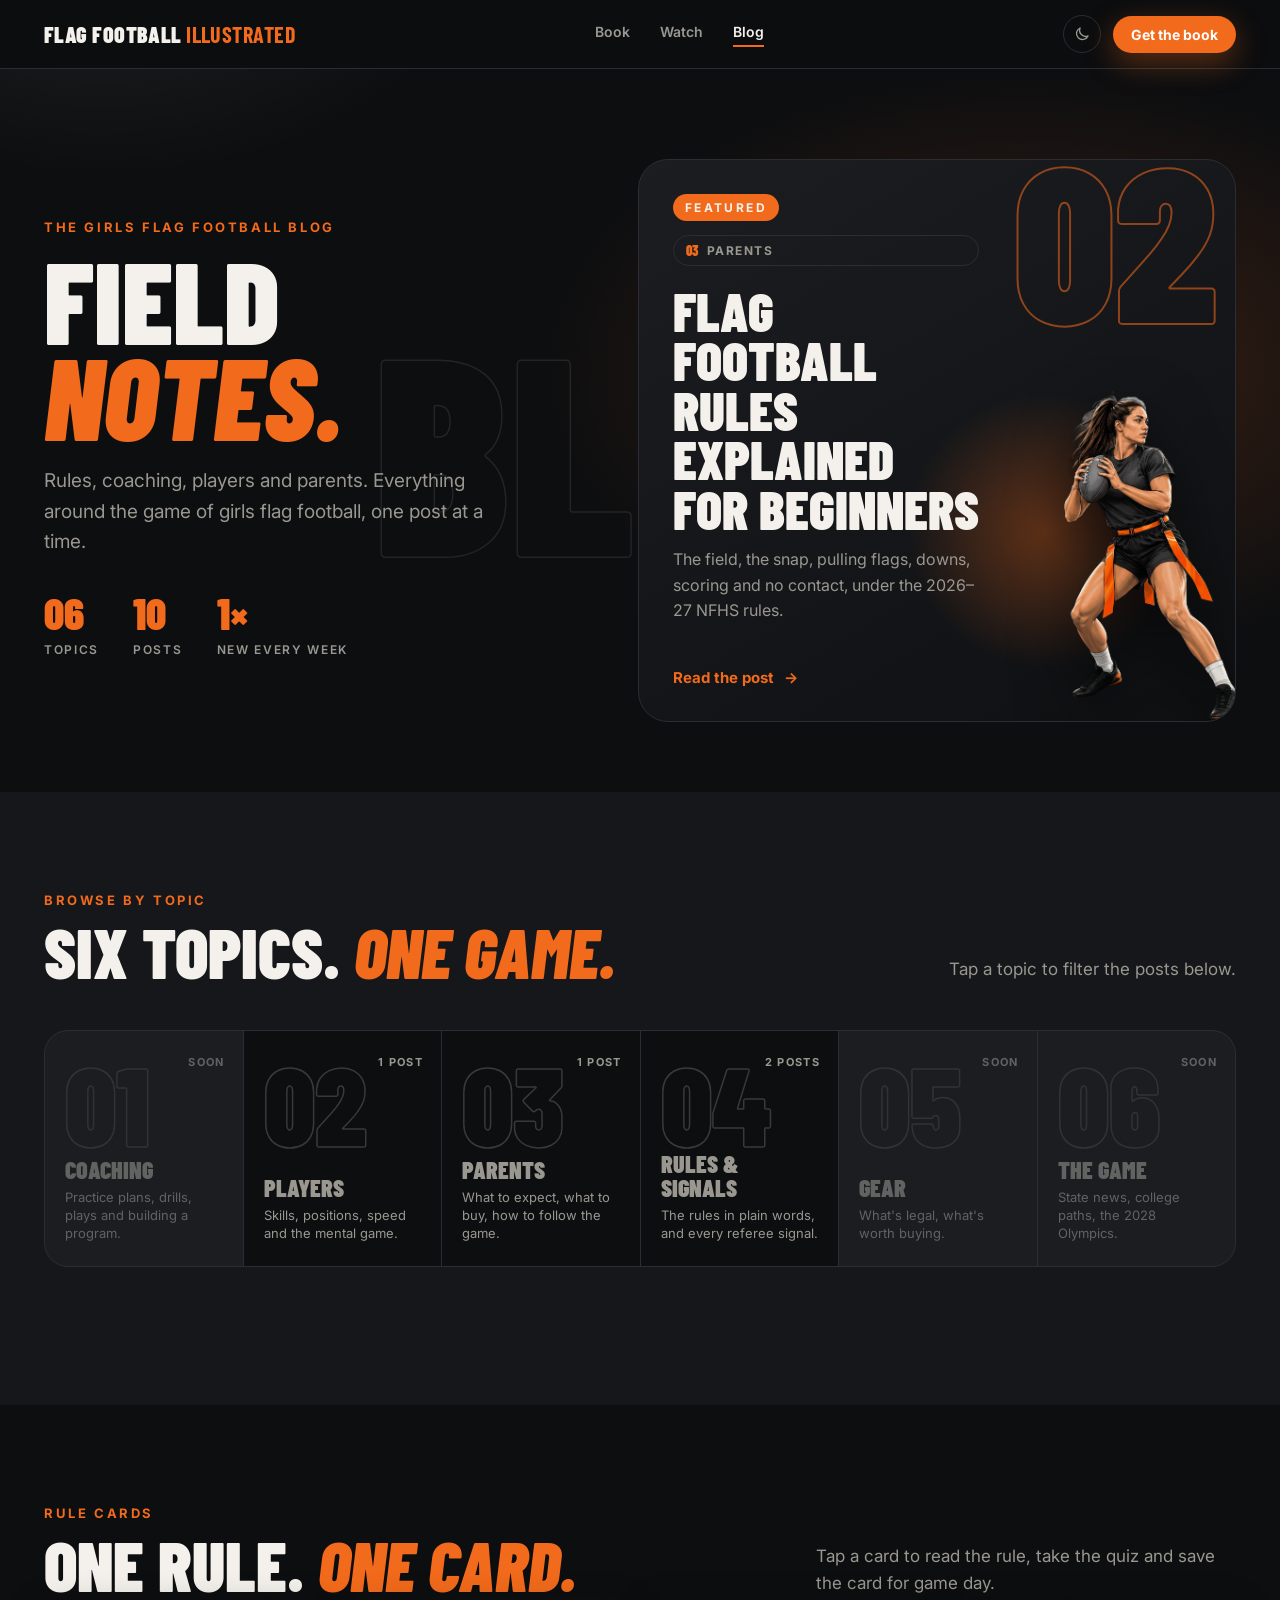
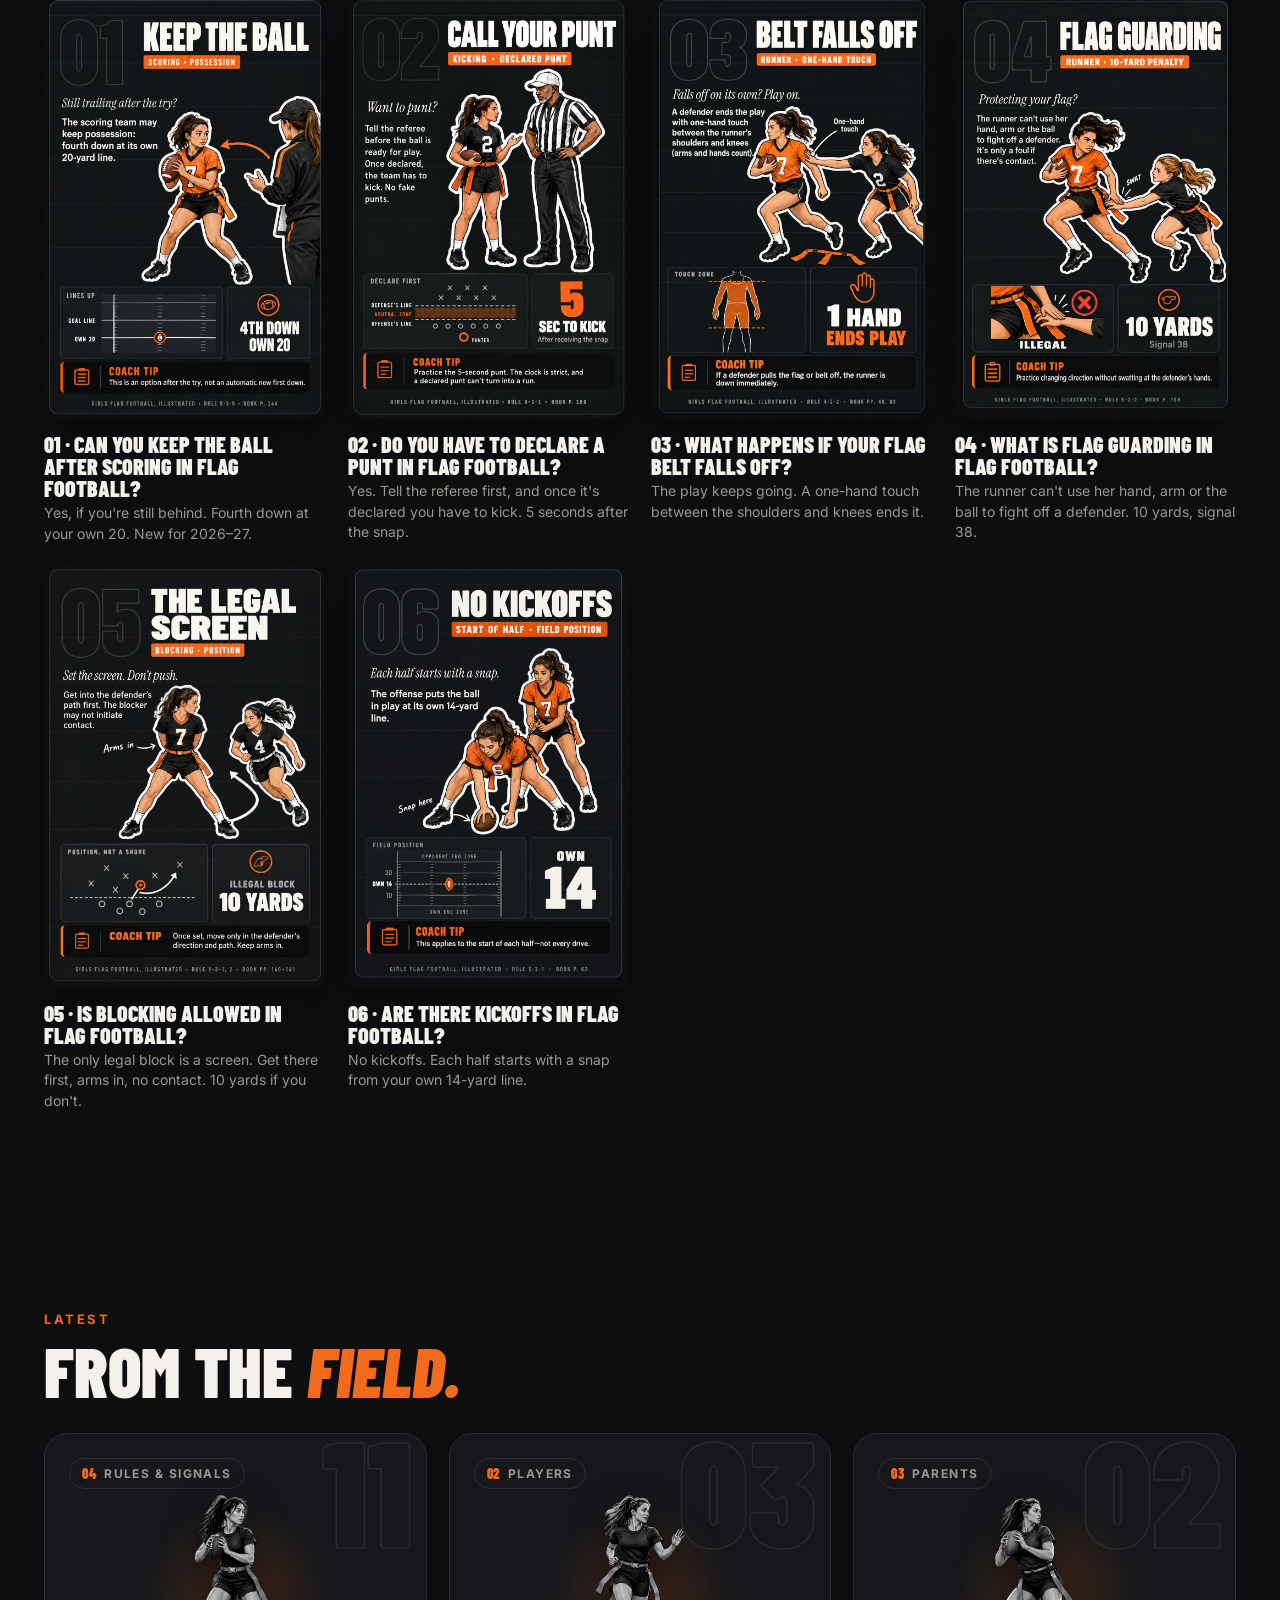
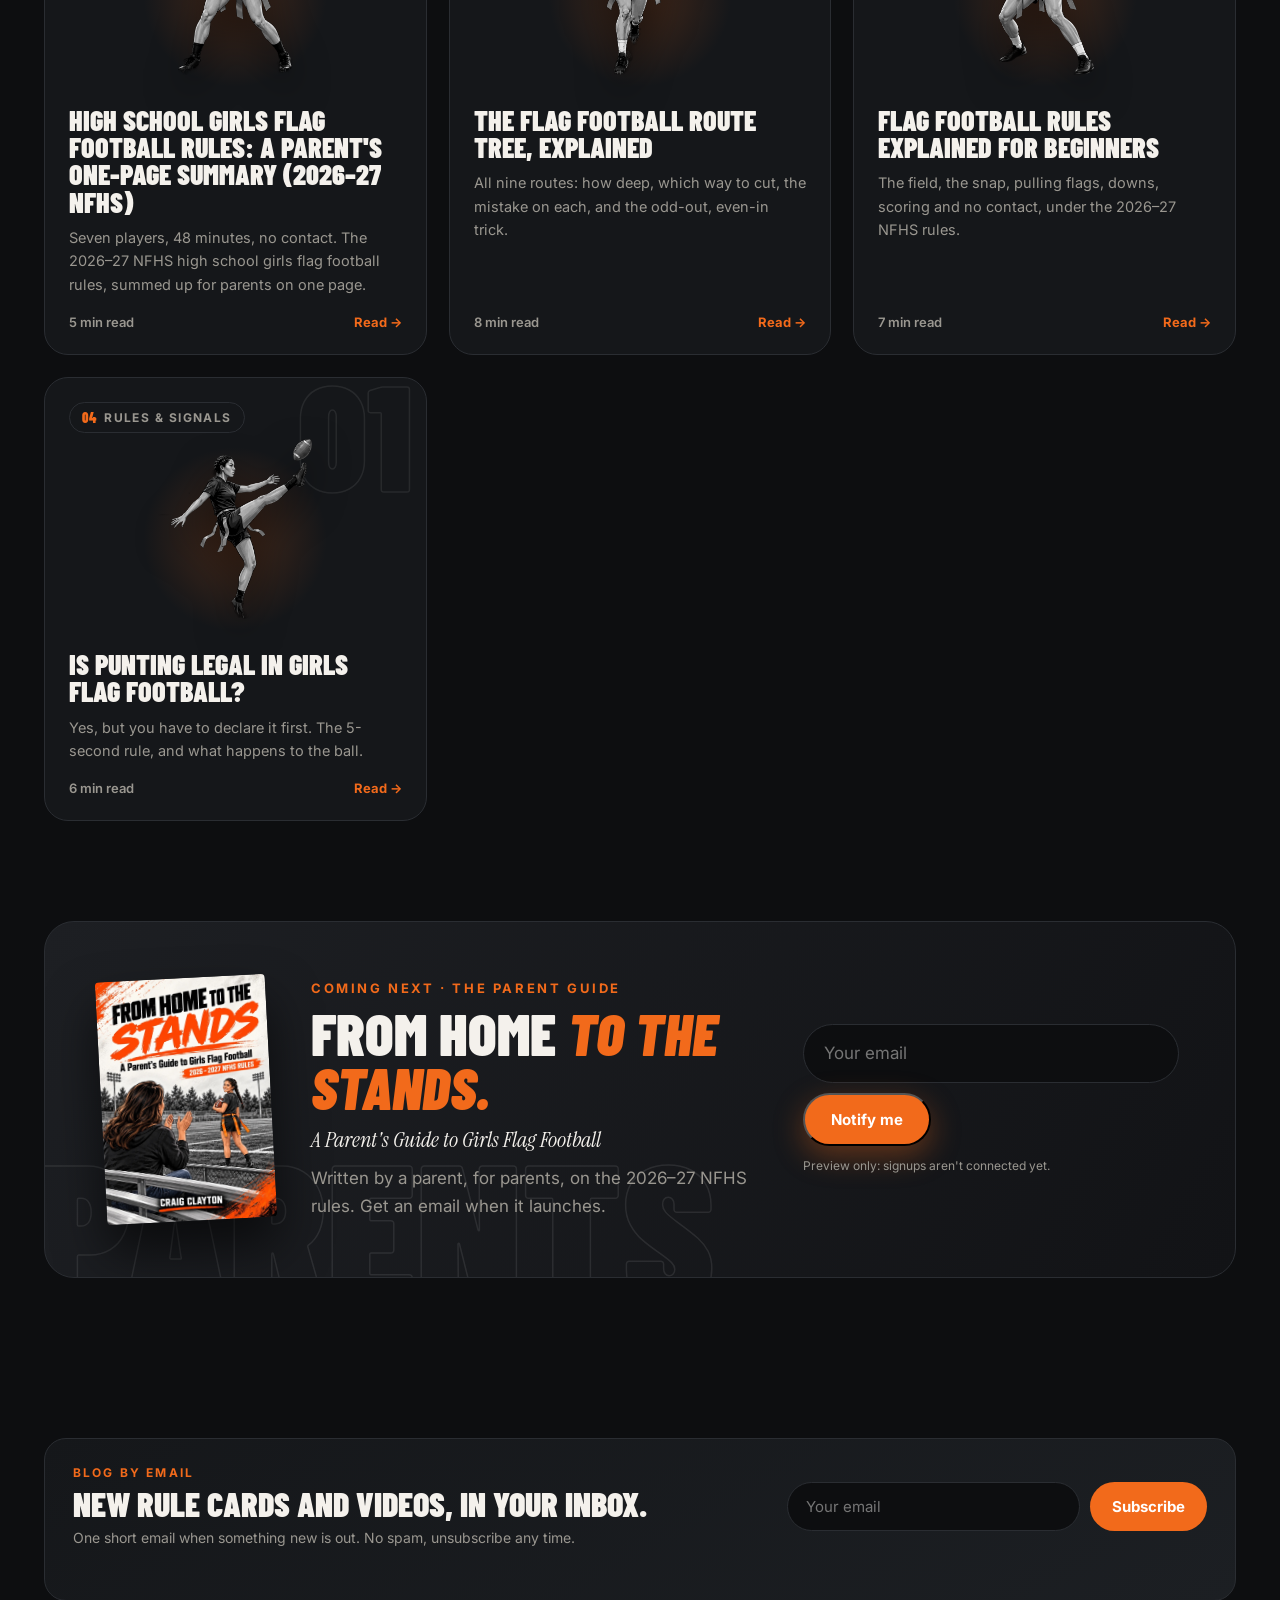
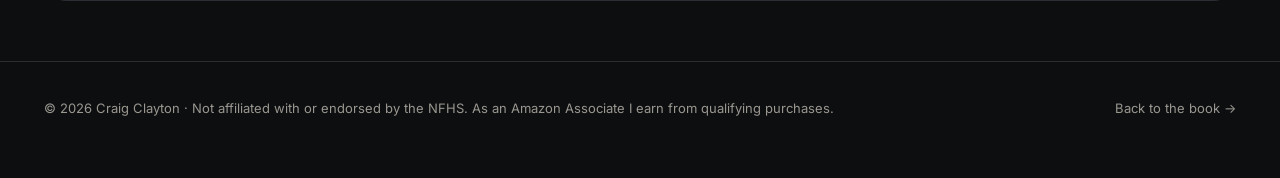
==== commit ccf7f9e7: "Rename Field Notes to Blog Co-Authored-By: Claude Opus 5.5 <noreply@anthropic.com>" ====
--- a/blog/index.html
+++ b/blog/index.html
@@ -17,16 +17,16 @@
 <link rel="canonical" href="https://flagfootballillustrated.com/blog/">
 <meta property="og:type" content="website">
 <meta property="og:site_name" content="Flag Football Illustrated">
-<meta property="og:title" content="Field Notes: The Flag Football Blog">
+<meta property="og:title" content="The Flag Football Blog">
 <meta property="og:description" content="Girls flag football rules, coaching, players and parents, explained under the 2026–27 NFHS high school rules by the author of Girls Flag Football, Illustrated.">
 <meta property="og:url" content="https://flagfootballillustrated.com/blog/">
 <meta property="og:image" content="https://flagfootballillustrated.com/assets/cover-front.jpg">
 <meta name="twitter:card" content="summary_large_image">
-<meta name="twitter:title" content="Field Notes: The Flag Football Blog">
+<meta name="twitter:title" content="The Flag Football Blog">
 <meta name="twitter:description" content="Girls flag football rules, coaching, players and parents, explained under the 2026–27 NFHS high school rules by the author of Girls Flag Football, Illustrated.">
 <meta name="twitter:image" content="https://flagfootballillustrated.com/assets/cover-front.jpg">
 <script type="application/ld+json">
-{"@context": "https://schema.org", "@graph": [{"@type": "Blog", "name": "Field Notes", "description": "Girls flag football rules, coaching, players and parents, explained under the 2026–27 NFHS high school rules by the author of Girls Flag Football, Illustrated.", "url": "https://flagfootballillustrated.com/blog/", "inLanguage": "en-US", "blogPost": [{"@type": "BlogPosting", "headline": "Flag Football Rules Explained for Beginners (2026–27 High School Rules)", "url": "https://flagfootballillustrated.com/blog/how-to-play-girls-flag-football/", "datePublished": "2026-10-26"}, {"@type": "BlogPosting", "headline": "Is Punting Legal in Girls Flag Football? (2026–27 NFHS Rules)", "url": "https://flagfootballillustrated.com/blog/is-punting-legal-in-girls-flag-football/", "datePublished": "2026-10-26"}, {"@type": "BlogPosting", "headline": "Can You Keep the Ball After Scoring in Flag Football? (2026–27 NFHS)", "url": "https://flagfootballillustrated.com/blog/can-you-keep-the-ball-after-scoring-in-flag-football/", "datePublished": "2026-10-26"}, {"@type": "BlogPosting", "headline": "Do You Have to Declare a Punt in Flag Football? (2026–27 NFHS)", "url": "https://flagfootballillustrated.com/blog/do-you-have-to-declare-a-punt-in-flag-football/", "datePublished": "2026-10-26"}, {"@type": "BlogPosting", "headline": "What Happens If Your Flag Belt Falls Off in Flag Football? (2026–27 NFHS)", "url": "https://flagfootballillustrated.com/blog/what-happens-if-your-flag-belt-falls-off/", "datePublished": "2026-10-26"}, {"@type": "BlogPosting", "headline": "What Is Flag Guarding in Flag Football? (2026–27 NFHS Rules)", "url": "https://flagfootballillustrated.com/blog/what-is-flag-guarding-in-flag-football/", "datePublished": "2026-10-26"}, {"@type": "BlogPosting", "headline": "The Flag Football Route Tree, Explained for Beginners", "url": "https://flagfootballillustrated.com/blog/flag-football-route-tree-explained/", "datePublished": "2026-10-29"}, {"@type": "BlogPosting", "headline": "Is Blocking Allowed in Flag Football? (2026–27 NFHS Rules)", "url": "https://flagfootballillustrated.com/blog/is-blocking-allowed-in-flag-football/", "datePublished": "2026-10-29"}, {"@type": "BlogPosting", "headline": "Are There Kickoffs in Flag Football? (2026–27 NFHS Rules)", "url": "https://flagfootballillustrated.com/blog/are-there-kickoffs-in-flag-football/", "datePublished": "2026-10-29"}], "author": {"@type": "Person", "name": "Craig Clayton", "url": "https://flagfootballillustrated.com/", "sameAs": ["https://www.youtube.com/@GirlsFlagFootballIllustrated"]}, "mentions": {"@type": "Book", "name": "Girls Flag Football, Illustrated", "isbn": "9798162802600", "author": {"@type": "Person", "name": "Craig Clayton"}, "url": "https://flagfootballillustrated.com/"}}, {"@type": "BreadcrumbList", "itemListElement": [{"@type": "ListItem", "position": 1, "name": "Home", "item": "https://flagfootballillustrated.com/"}, {"@type": "ListItem", "position": 2, "name": "Field Notes", "item": "https://flagfootballillustrated.com/blog/"}]}]}
+{"@context": "https://schema.org", "@graph": [{"@type": "Blog", "name": "Blog", "description": "Girls flag football rules, coaching, players and parents, explained under the 2026–27 NFHS high school rules by the author of Girls Flag Football, Illustrated.", "url": "https://flagfootballillustrated.com/blog/", "inLanguage": "en-US", "blogPost": [{"@type": "BlogPosting", "headline": "Flag Football Rules Explained for Beginners (2026–27 High School Rules)", "url": "https://flagfootballillustrated.com/blog/how-to-play-girls-flag-football/", "datePublished": "2026-10-26"}, {"@type": "BlogPosting", "headline": "Is Punting Legal in Girls Flag Football? (2026–27 NFHS Rules)", "url": "https://flagfootballillustrated.com/blog/is-punting-legal-in-girls-flag-football/", "datePublished": "2026-10-26"}, {"@type": "BlogPosting", "headline": "Can You Keep the Ball After Scoring in Flag Football? (2026–27 NFHS)", "url": "https://flagfootballillustrated.com/blog/can-you-keep-the-ball-after-scoring-in-flag-football/", "datePublished": "2026-10-26"}, {"@type": "BlogPosting", "headline": "Do You Have to Declare a Punt in Flag Football? (2026–27 NFHS)", "url": "https://flagfootballillustrated.com/blog/do-you-have-to-declare-a-punt-in-flag-football/", "datePublished": "2026-10-26"}, {"@type": "BlogPosting", "headline": "What Happens If Your Flag Belt Falls Off in Flag Football? (2026–27 NFHS)", "url": "https://flagfootballillustrated.com/blog/what-happens-if-your-flag-belt-falls-off/", "datePublished": "2026-10-26"}, {"@type": "BlogPosting", "headline": "What Is Flag Guarding in Flag Football? (2026–27 NFHS Rules)", "url": "https://flagfootballillustrated.com/blog/what-is-flag-guarding-in-flag-football/", "datePublished": "2026-10-26"}, {"@type": "BlogPosting", "headline": "The Flag Football Route Tree, Explained for Beginners", "url": "https://flagfootballillustrated.com/blog/flag-football-route-tree-explained/", "datePublished": "2026-10-29"}, {"@type": "BlogPosting", "headline": "Is Blocking Allowed in Flag Football? (2026–27 NFHS Rules)", "url": "https://flagfootballillustrated.com/blog/is-blocking-allowed-in-flag-football/", "datePublished": "2026-10-29"}, {"@type": "BlogPosting", "headline": "Are There Kickoffs in Flag Football? (2026–27 NFHS Rules)", "url": "https://flagfootballillustrated.com/blog/are-there-kickoffs-in-flag-football/", "datePublished": "2026-10-29"}], "author": {"@type": "Person", "name": "Craig Clayton", "url": "https://flagfootballillustrated.com/", "sameAs": ["https://www.youtube.com/@GirlsFlagFootballIllustrated"]}, "mentions": {"@type": "Book", "name": "Girls Flag Football, Illustrated", "isbn": "9798162802600", "author": {"@type": "Person", "name": "Craig Clayton"}, "url": "https://flagfootballillustrated.com/"}}, {"@type": "BreadcrumbList", "itemListElement": [{"@type": "ListItem", "position": 1, "name": "Home", "item": "https://flagfootballillustrated.com/"}, {"@type": "ListItem", "position": 2, "name": "Blog", "item": "https://flagfootballillustrated.com/blog/"}]}]}
 </script>
 <link rel="preconnect" href="https://fonts.googleapis.com"><link rel="preconnect" href="https://fonts.gstatic.com" crossorigin>
 <link href="https://fonts.googleapis.com/css2?family=Barlow+Condensed:ital,wght@0,600;0,800;0,900;1,900&family=Instrument+Serif:ital@0;1&family=Inter:wght@400;500;600;700&display=swap" rel="stylesheet">
@@ -136,11 +136,11 @@
 </head>
 <body>
 <nav class="top"><div class="wrap"><a class="brand" href="../">Flag Football <b>Illustrated</b></a>
-  <div class="nl"><a href="../">Book</a><a href="../watch/">Watch</a><a class="on" href="./">Field Notes</a></div>
+  <div class="nl"><a href="../">Book</a><a href="../watch/">Watch</a><a class="on" href="./">Blog</a></div>
   <a class="btn sm" href="../#buy">Get the book</a></div></nav>
 
 <header class="bh">
-  <div class="ghost huge">Field Notes</div>
+  <div class="ghost huge">Blog</div>
   <div class="wrap bh-grid">
     <div class="reveal in">
       <div class="eyebrow">The girls flag football blog</div>
